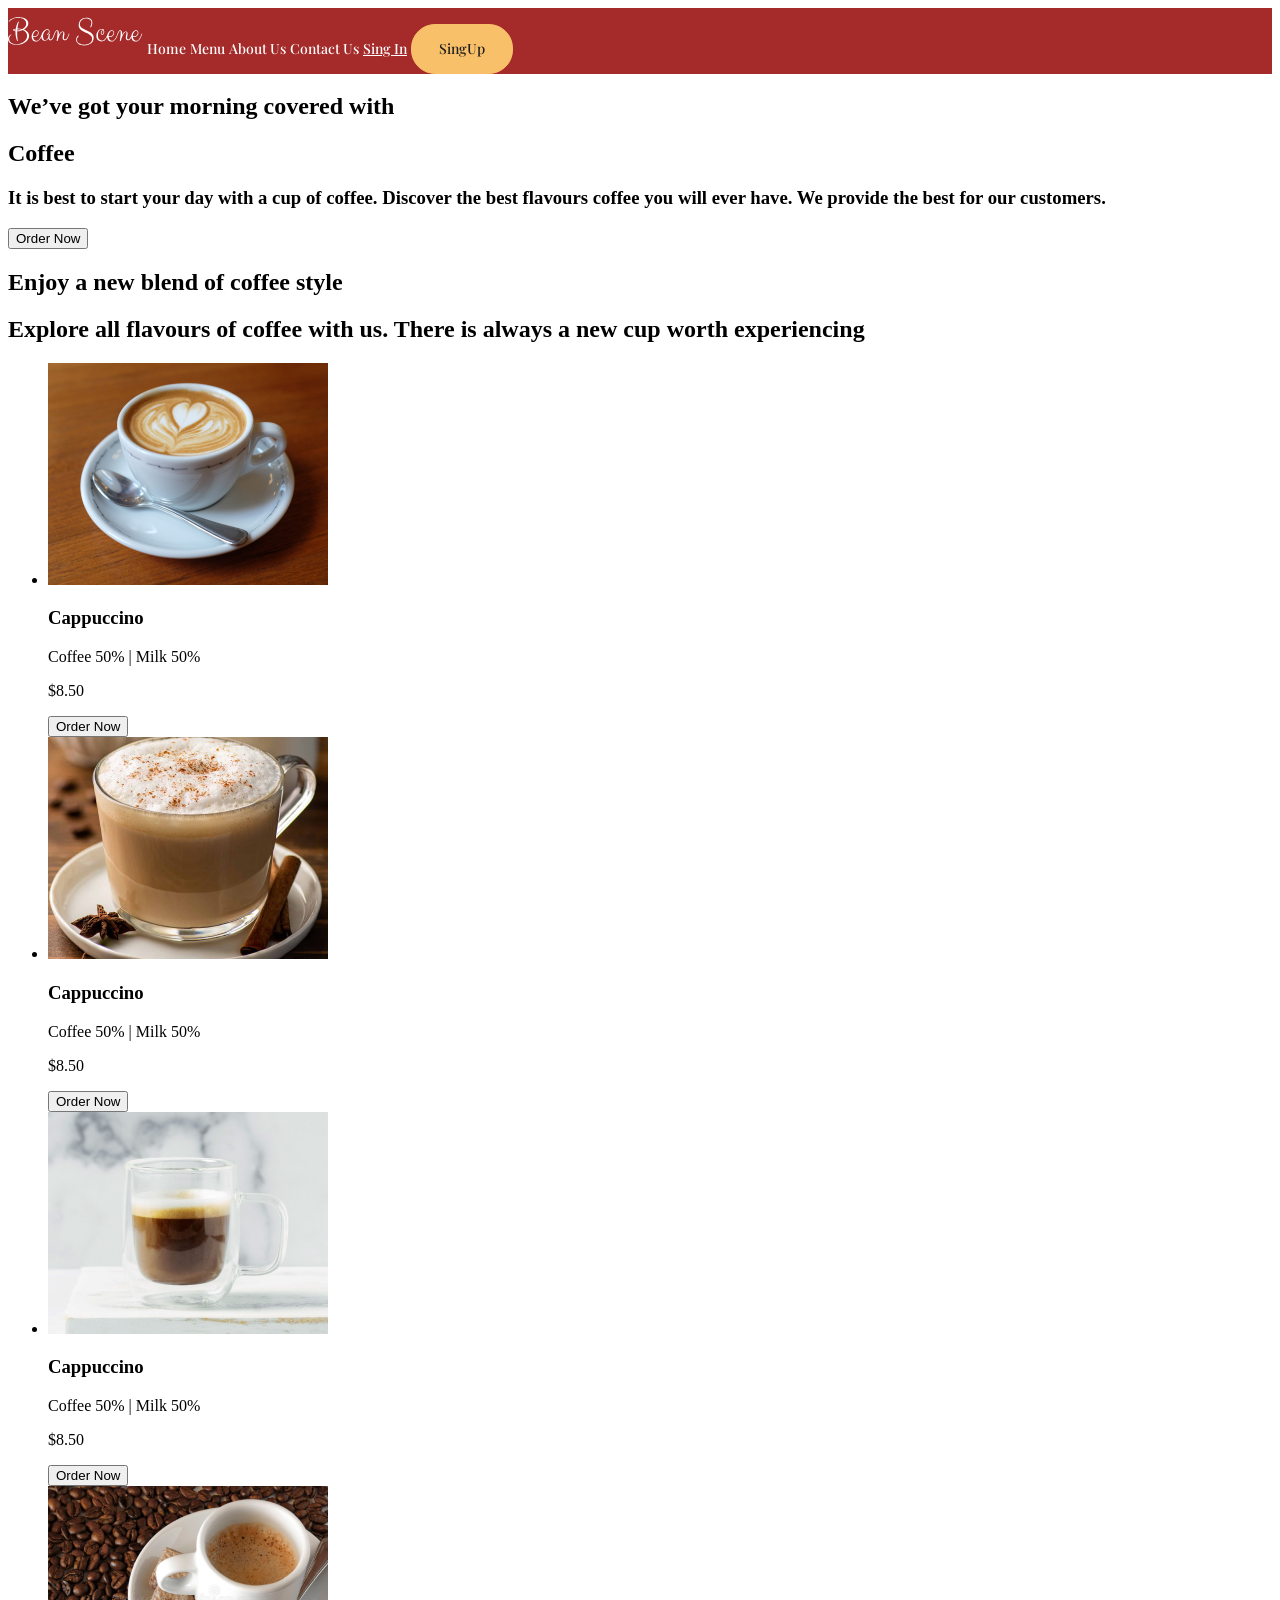
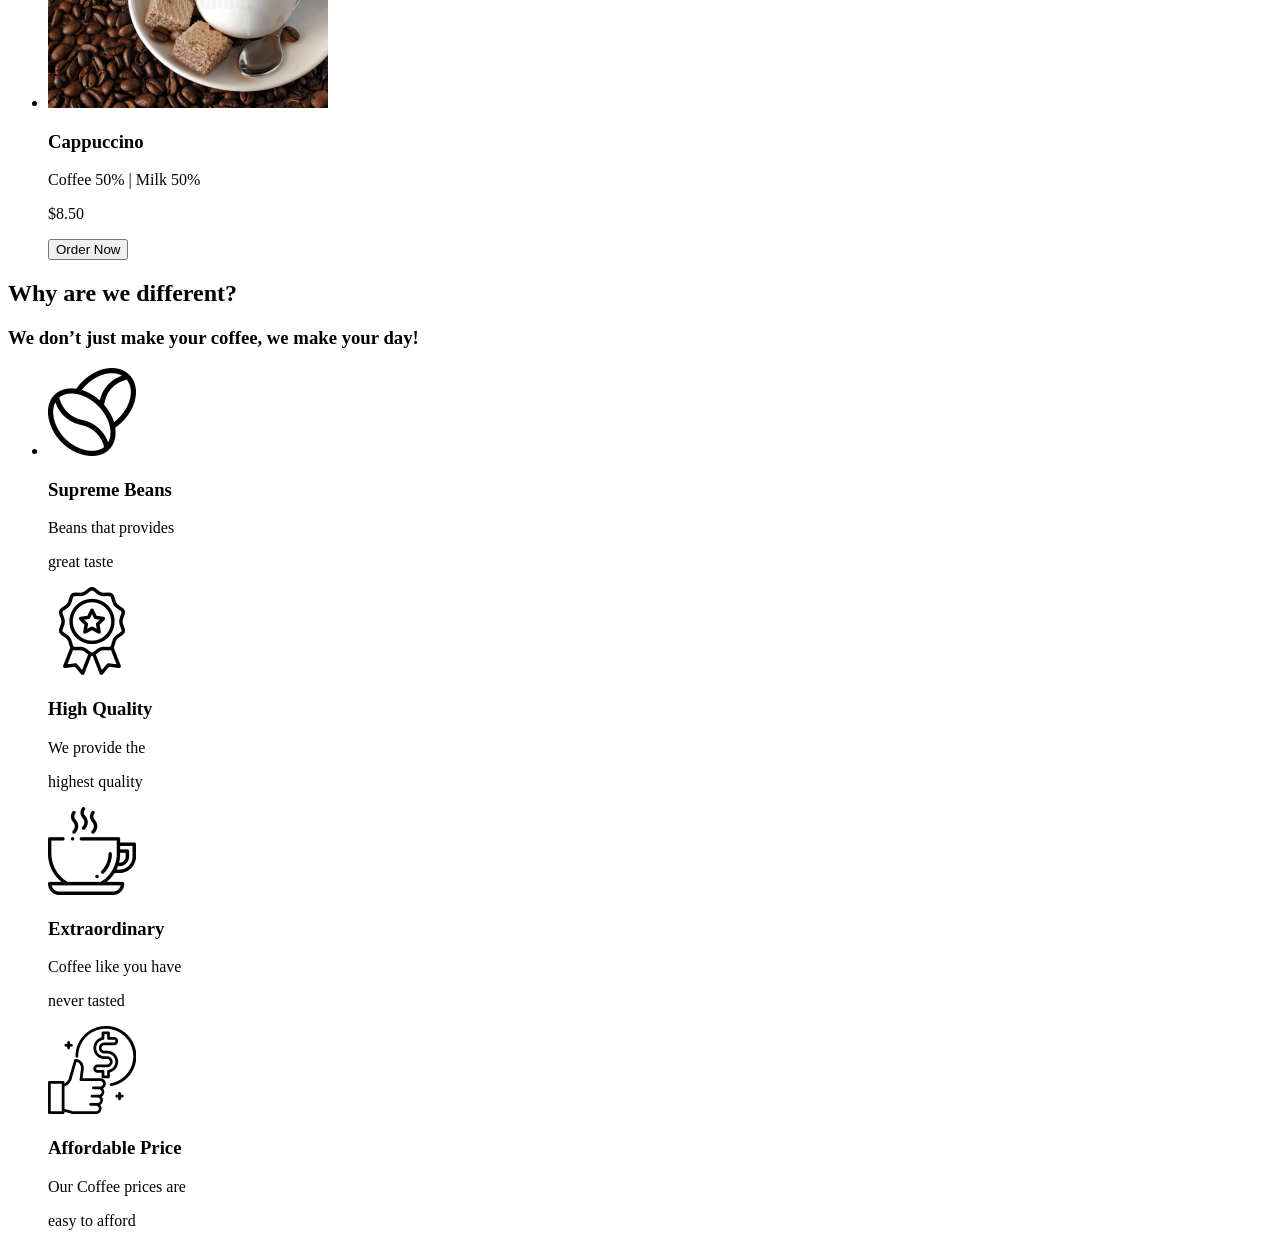
==== index.html @ d9aa2717 "Добавляет первые файлы" ====
<!DOCTYPE html>
<html lang="en">
<head>
    <meta charset="UTF-8">
    <meta http-equiv="X-UA-Compatible" content="IE=edge">
    <meta name="viewport" content="width=device-width, initial-scale=1.0">
    <title>BeanScene</title>
    <link rel="stylesheet" href="styles/style.css">
</head>
<body>
    <header class="header">
        <nav>
            <img src="images/BeanScene.svg" width="135" height="46">
            <a class="menu-home" href="">Home</a>
            <a class="menu-link" href="">Menu</a>
            <a class="menu-about" href="">About Us</a>
            <a class="menu-contact" href="">Contact Us</a>
            <a class="menu-singin" href="">Sing In</a>
            <button class="menu-button" href="">SingUp</button>
        </nav>
    </header>
    <main class="main">
        <section> 
            <div>
                <h1>We’ve got your morning covered with</h1>
                <h2>Coffee</h2>
                <h3>It is best to start your day with a cup of coffee. Discover the best flavours coffee you will ever have. We provide the best for our customers.</h3>
                <button class="main-button" href="">Order Now</button>
            </div>
        </section>
        <section>

        </section>
        <section>
            <div>
                <h1>Enjoy a new blend of coffee style</h1>
                <h2>Explore all flavours of coffee with us. There is always a new cup worth experiencing</h2>
            </div>
            <ul>
                <li>
                    <img src="images/Cappuccino.jpg" alt="Кпапучино" width="280" height="222">
                    <h3>Cappuccino</h3>
                    <p>Coffee 50% | Milk 50%</p>
                    <p>$8.50</p>
                    <button class="main-button" href="">Order Now</button>
                </li>
                <li>
                    <img src="images/ChaiLatte.jpg" alt="чай" width="280" height="222">
                    <h3>Cappuccino</h3>
                    <p>Coffee 50% | Milk 50%</p>
                    <p>$8.50</p>
                    <button class="main-button" href="">Order Now</button>
                </li>
                <li>
                    <img src="images/Macchiato.jpg" alt="макиато" width="280" height="222">
                    <h3>Cappuccino</h3>
                    <p>Coffee 50% | Milk 50%</p>
                    <p>$8.50</p>
                    <button class="main-button" href="">Order Now</button>
                </li>
                <li>
                    <img src="images/Expresso.jpg" alt="эспрессо" width="280" height="222">
                    <h3>Cappuccino</h3>
                    <p>Coffee 50% | Milk 50%</p>
                    <p>$8.50</p>
                    <button class="main-button" href="">Order Now</button>
                </li>
            </ul>
        </section>
        <section>
            <div>
                <h2>Why are we different?</h2>
                <h3>We don’t just make your coffee, we make your day!</h3>
            </div>
            <ul>
                <li>
                    <img src="images/coffee-beans.png" width="88" height="88">
                    <h3>Supreme Beans</h3>
                    <p>Beans that provides</p>
                    <p>great taste</p>

                    <img src="images/badge.png" width="88" height="88">
                    <h3>High Quality</h3>
                    <p>We provide the</p>
                    <p>highest quality</p>

                    <img src="images/coffee-cup.png" width="88" height="88">
                    <h3>Extraordinary</h3>
                    <p>Coffee like you have</p>
                    <p>never tasted</p>

                    <img src="images/best-price.png" width="88" height="88">
                    <h3>Affordable Price</h3>
                    <p>Our Coffee prices are</p>
                    <p>easy to afford</p>
                </li>
            </ul>
        </section>
    </main>
    <footer>

    </footer>
</body>
</html>
---- styles/style.css ----
.menu-link{
    font-weight: 500;
    font-size: 14px;
    line-height: 19px;
    color: #FFFFFF;
    text-decoration: none;
    font-family: "PlayfairDisplay", Arial, sans-serif;
}
@font-face {
    font-family: "PlayfairDisplay";
    src: url("../fonts/PlayfairDisplay-Regular.ttf");
    font-weight: 400;
    font-style: normal;
    font-display: swap;
}
@font-face {
    font-family: "PlayfairDisplay";
    src: url("../fonts/PlayfairDisplay-Bold.ttf");
    font-weight: 700;
    font-style: normal;
    font-display: swap;
}
@font-face {
    font-family: "PlayfairDisplay";
    src: url("../fonts/PlayfairDisplay-Italic.ttf");
    font-weight: 400;
    font-style: italic;
    font-display: swap;
}
@font-face {
    font-family: "PlayfairDisplay";
    src: url("../fonts/PlayfairDisplay-Medium.ttf");
    font-weight: 500;
    font-style: normal;
    font-display: swap;
}
@font-face {
    font-family: "PlayfairDisplay";
    src: url("../fonts/PlayfairDisplay-Black.ttf");
    font-weight: 900;
    font-style: normal;
    font-display: swap;
}
@font-face {
    font-family: "PlayfairDisplay";
    src: url("../fonts/PlayfairDisplay-BlackItalic.ttf");
    font-weight: 900;
    font-style: italic;
    font-display: swap;
}
@font-face {
    font-family: "PlayfairDisplay";
    src: url("../fonts/PlayfairDisplay-BoldItalic.ttf");
    font-weight: 700;
    font-style: italic;
    font-display: swap;
}
@font-face {
    font-family: "PlayfairDisplay";
    src: url("../fonts/PlayfairDisplay-ExtraBold.ttf");
    font-weight: 800;
    font-style: normal;
    font-display: swap;
}
@font-face {
    font-family: "PlayfairDisplay";
    src: url("../fonts/PlayfairDisplay-ExtraBoldItalic.ttf");
    font-weight: 800;
    font-style: italic;
    font-display: swap;
}
@font-face {
    font-family: "PlayfairDisplay";
    src: url("../fonts/PlayfairDisplay-MediumItalic.ttf");
    font-weight: 500;
    font-style: italic;
    font-display: swap;
}
@font-face {
    font-family: "PlayfairDisplay";
    src: url("../fonts/PlayfairDisplay-SemiBold.ttf");
    font-weight: 600;
    font-style: normal;
    font-display: swap;
}
@font-face {
    font-family: "PlayfairDisplay";
    src: url("../fonts/PlayfairDisplay-SemiBoldItalic.ttf");
    font-weight: 600;
    font-style: italic;
    font-display: swap;
}
@font-face {
    font-family: "ClickerScript";
    src: url("../fonts/ClickerScript-Regular.ttf");
    font-weight: 400;
    font-style: normal;
    font-display: swap;
}

.menu-home{
    font-weight: 500;
    font-size: 14px;
    line-height: 19px;
    color: #FFFFFF;
    text-decoration: none;
    font-family: "", "PlayfairDisplay", Arial, sans-serif;
    
}

.menu-link{
    font-weight: 500;
    font-size: 14px;
    line-height: 19px;
    color: #FFFFFF;
    text-decoration: none;
    font-family: "", "PlayfairDisplay", Arial, sans-serif;
}

.menu-about{
    font-weight: 500;
    font-size: 14px;
    line-height: 19px;
    color: #FFFFFF;
    text-decoration: none;
    font-family: "", "PlayfairDisplay", Arial, sans-serif;
}

.menu-contact{
    font-weight: 500;
    font-size: 14px;
    line-height: 19px;
    color: #FFFFFF;
    text-decoration: none;
    font-family: "", "PlayfairDisplay", Arial, sans-serif;
}

.menu-button{
    font-weight: 500;
    font-size: 14px;

    color: #1E1E1E;
    background-color: #F9C06A;

    border: 1px solid #F9C06A;
    border-radius: 24px;
    padding: 14.5px 27px;
    font-family: "PlayfairDisplay", Arial, sans-serif;

    cursor: pointer;
}

.menu-singin{
    font-family: "PlayfairDisplay", Arial, sans-serif;
    font-weight: 500;
    font-size: 14px;
    line-height: 19px;
    text-decoration: underline;
    color: white;
}

.header{
    background-color: brown;
}
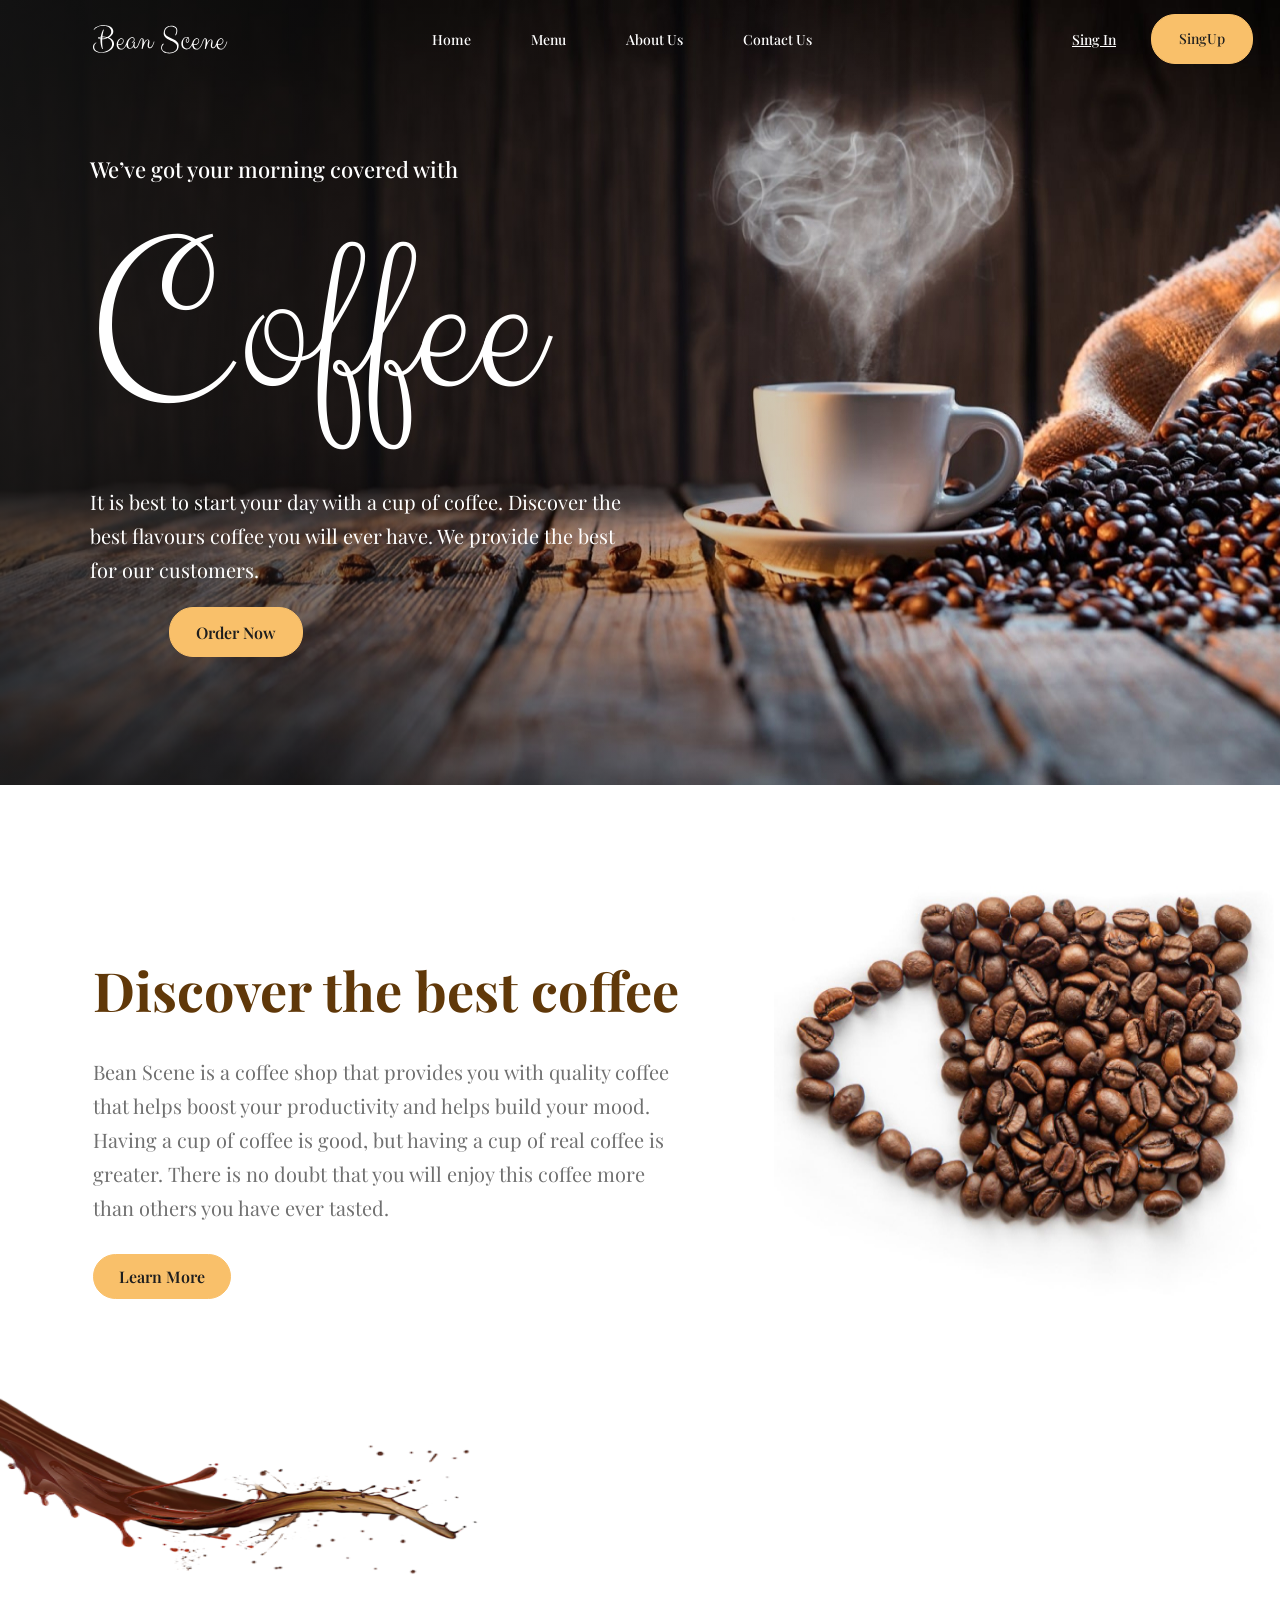
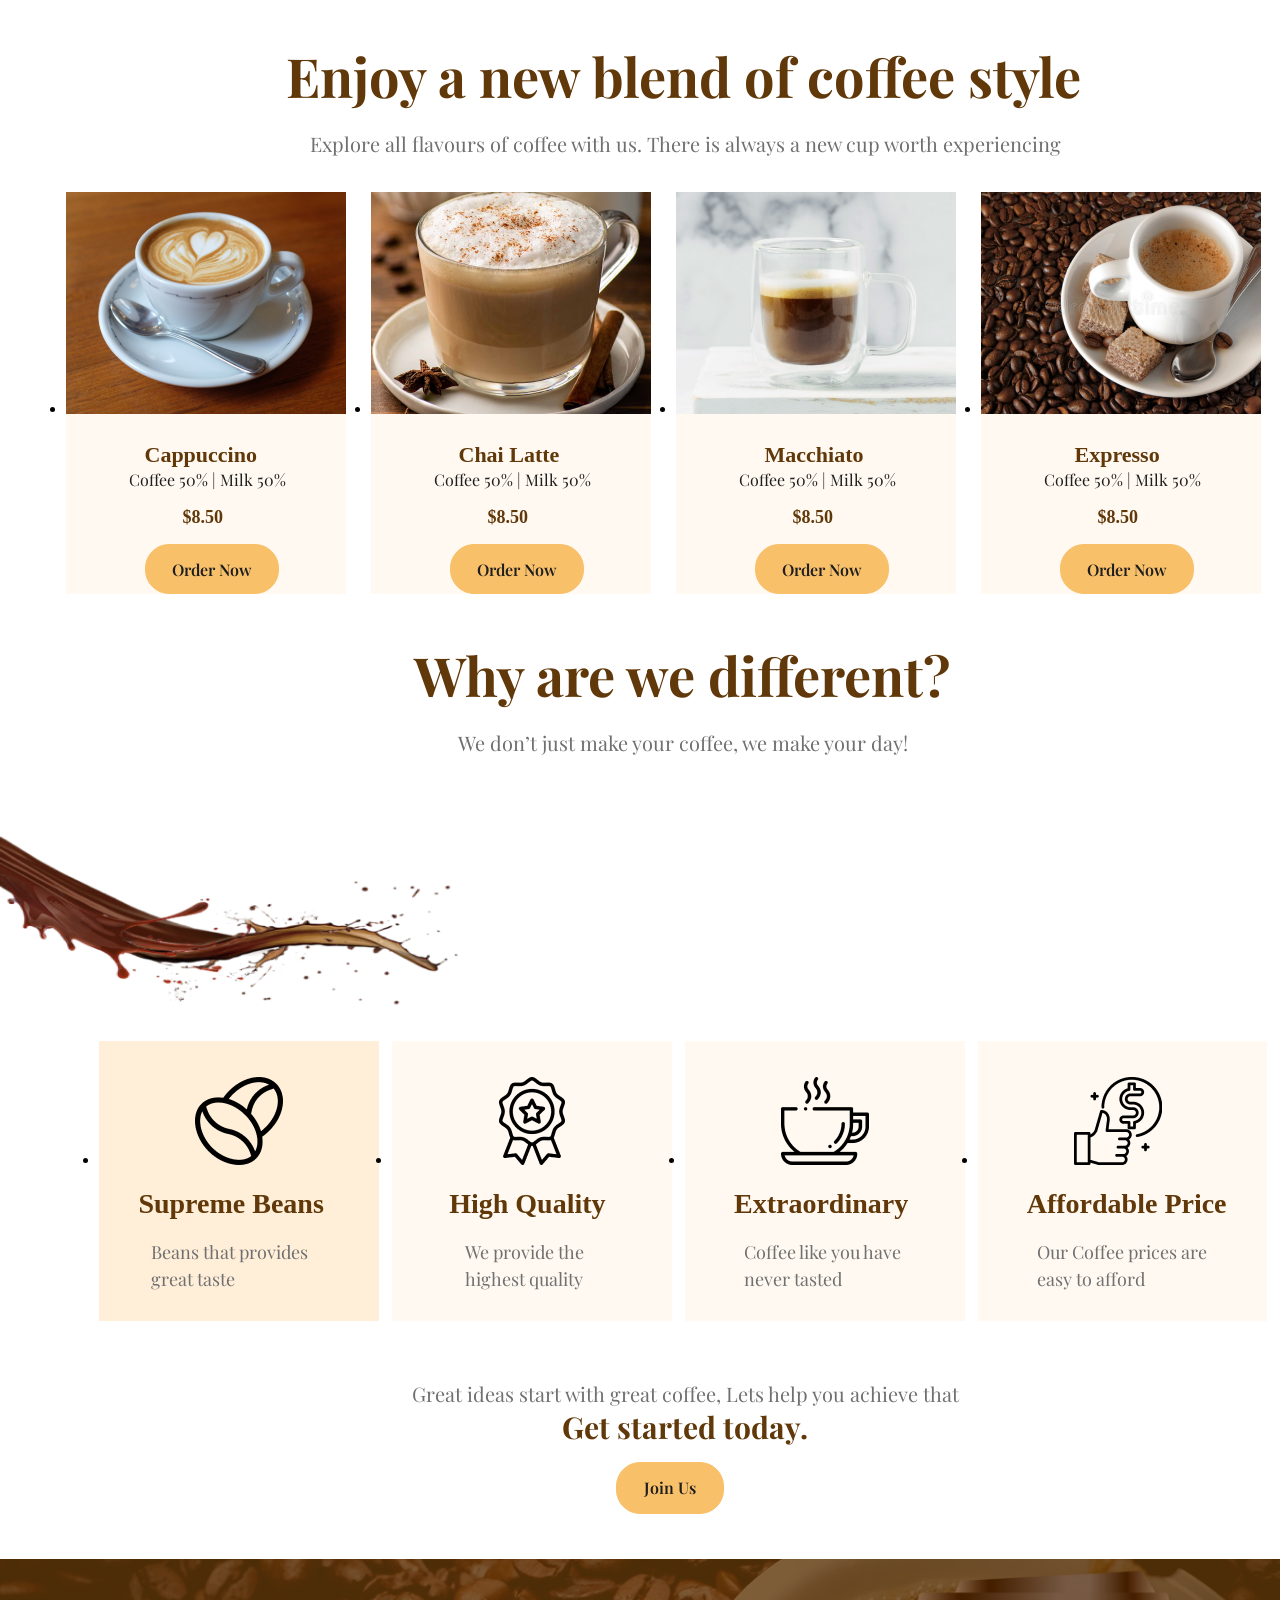
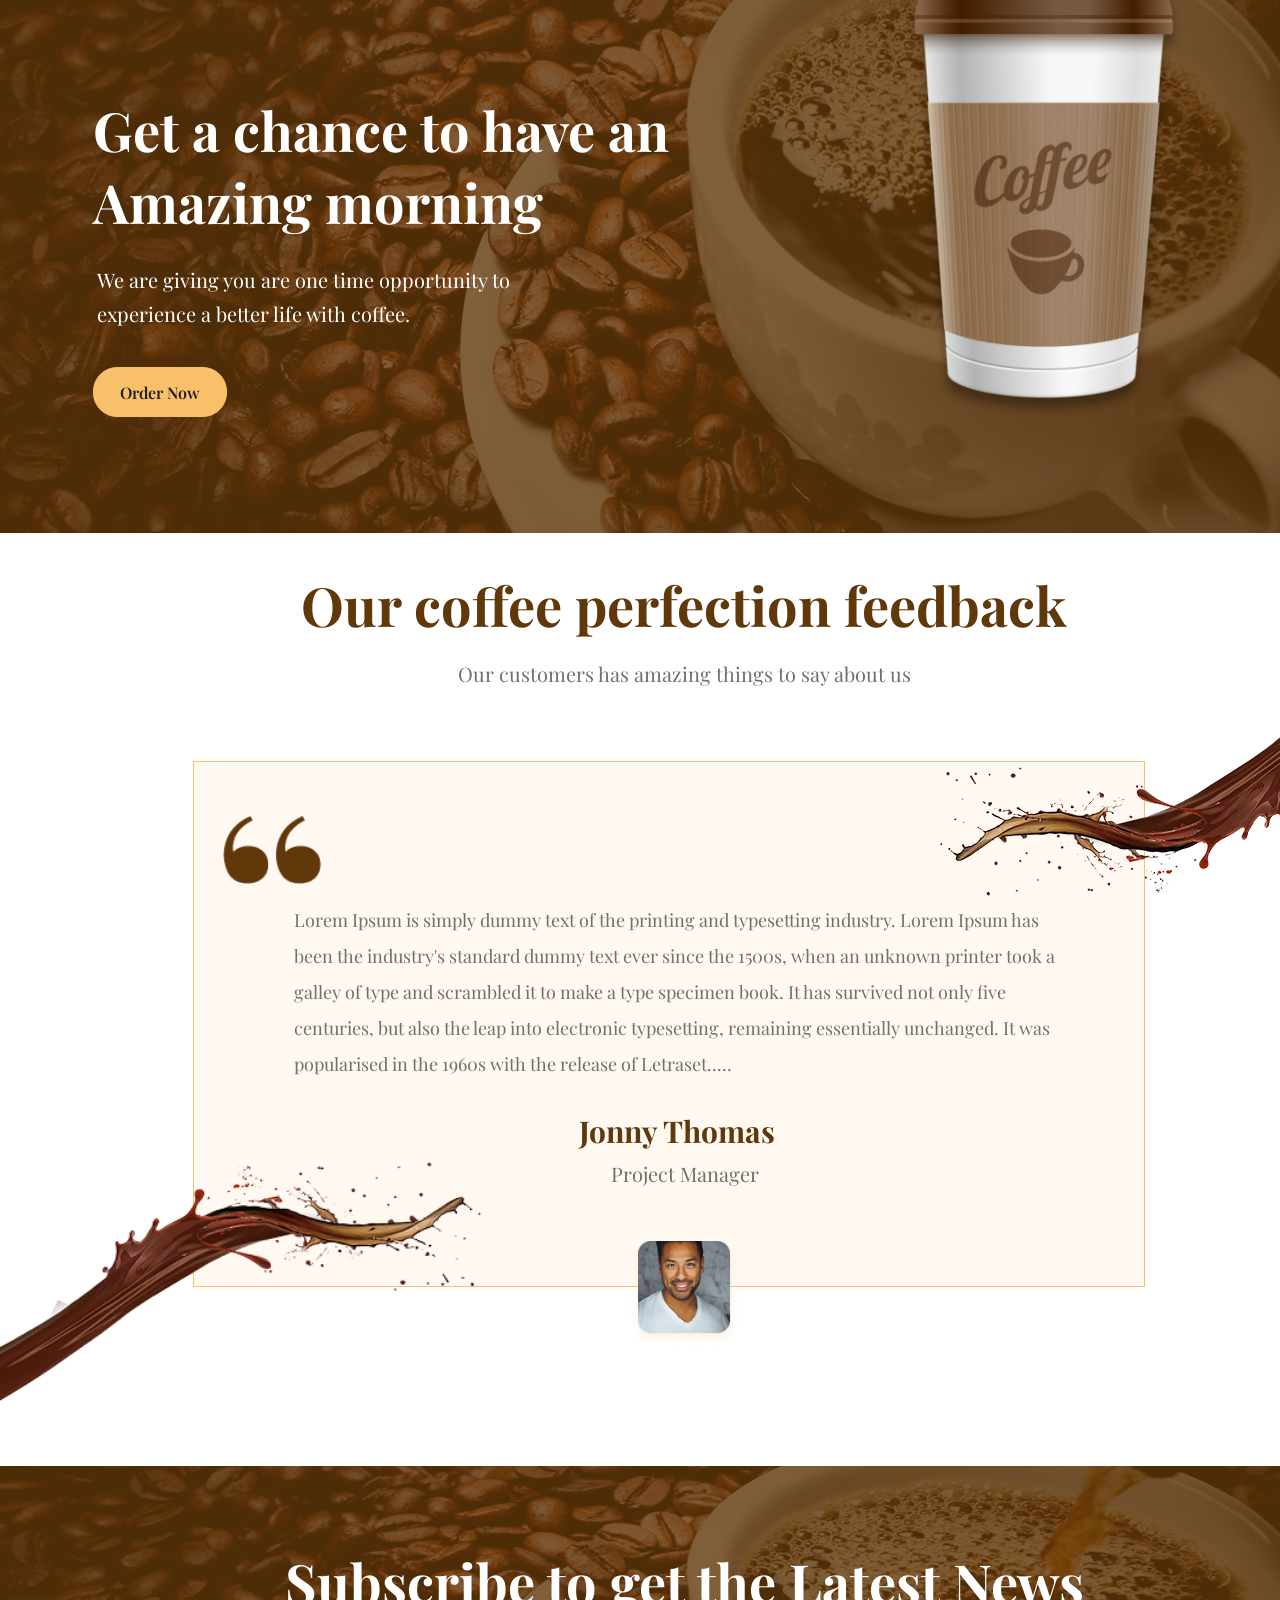
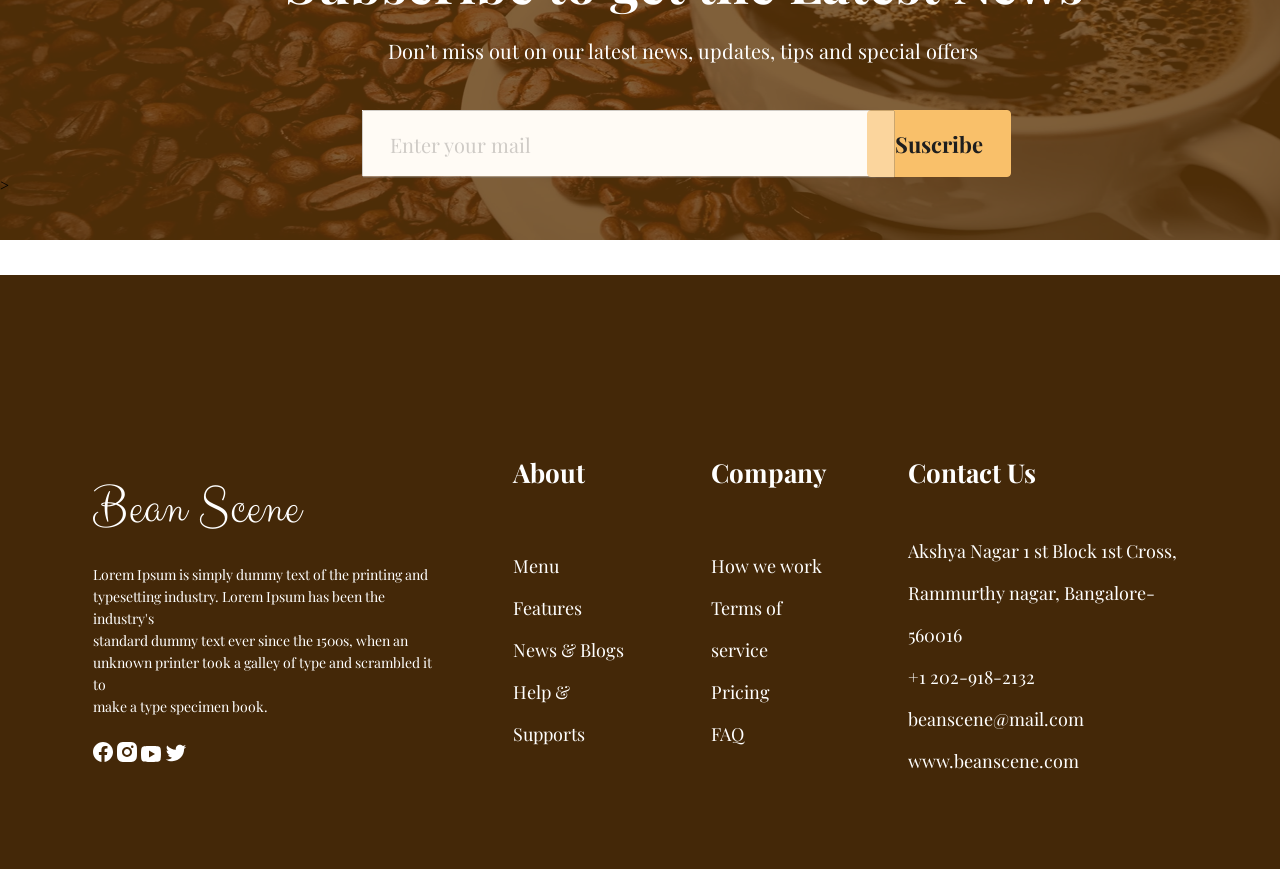
==== commit 2fc05be9: "5 done" ====
--- a/index.html
+++ b/index.html
@@ -7,98 +7,218 @@
     <title>BeanScene</title>
     <link rel="stylesheet" href="styles/style.css">
 </head>
-<body>
+<body class="body">
     <header class="header">
-        <nav>
-            <img src="images/BeanScene.svg" width="135" height="46">
-            <a class="menu-home" href="">Home</a>
-            <a class="menu-link" href="">Menu</a>
-            <a class="menu-about" href="">About Us</a>
-            <a class="menu-contact" href="">Contact Us</a>
-            <a class="menu-singin" href="">Sing In</a>
+        <img src="images/BeanScene.svg" alt="Beanscene" width="135" height="46">
+            <nav class="nav">   
+            <a class="menu-pup" href="">Home</a>
+            <a class="menu-pup" href="">Menu</a>
+            <a class="menu-pup" href="">About Us</a>
+            <a class="menu-pup" href="">Contact Us</a>
+            <a class="menu-link" href="">Sing In</a>
             <button class="menu-button" href="">SingUp</button>
         </nav>
     </header>
     <main class="main">
-        <section> 
+        <section class="coffee"> 
+            <div class="coffee-content">
+                <h5 class="Weve">We’ve got your morning covered with</h5>
+                <h1 class="titlee">Coffee</h1>
+                <h3 class="itis">It is best to start your day with a cup of coffee. Discover the <br> best flavours coffee you will ever have. We provide the best<br> for our customers.</h3>
+                <button class="main-button" href="">Order Now</button>
+                
+            </div>
+        </section>
+        <section class="white">
+            <div class="caca">
+                    <img  src="images/stylized-cup-coffee-out-coffee-beans-flat-lay 1.jpg" width="500" height="484" >
+                <sidebar class="stylizedcup">
+                    <h1 class="Discover">Discover the best coffee</h1>
+                    <h3 class="provides">Bean Scene is a coffee shop that provides you with quality coffee <br> that helps boost your productivity and helps build your mood.<br> Having a cup of coffee is good, but having a cup of real coffee is <br> greater. There is no doubt that you will enjoy this coffee more <br> than others you have ever tasted.</h3>
+                    <button class="button" href="">Learn More</button>    
+                </sidebar>
+            </div>
+            </section>
+                <div class="blast">
+                    <img src="images/coffee_blast.png" width="498" height="272" alt="blast">
+                </div>
+            <section>
+            <div class="blend">
+                <h1 class="enjoy">Enjoy a new blend of coffee style</h1>
+                <h3 class="Explore">Explore all flavours of coffee with us. There is always a new cup worth experiencing</h3>
+            </div>
+            
+            <ul class="row">
+                <li class="Cappuccino">
+                    <img src="images/Cappuccino.jpg" alt="Кпапучино" width="280" height="222">
+                    <h3 class="cap">Cappuccino</h3>
+                    <h2 class="milk">Coffee 50% | Milk 50%</h2>
+                    <h2 class="mony">$8.50</h2>
+                    <button class="main-button" href="">Order Now</button>
+                </li>
+                <li class="ChaiLatte">
+                    <img src="images/ChaiLatte.jpg" alt="чай" width="280" height="222">
+                    <h3 class="chai">Chai Latte</h3>
+                    <h2 class="milk">Coffee 50% | Milk 50%</h2>
+                    <h2 class="mony">$8.50</h2>
+                    <button class="main-button" href="">Order Now</button>
+                </li>
+                <li class="Macchiato">
+                    <img src="images/Macchiato.jpg" alt="макиато" width="280" height="222">
+                    <h3 class="mac">Macchiato</h3>
+                    <h2 class="milk">Coffee 50% | Milk 50%</h2>
+                    <h2 class="mony">$8.50</h2>
+                    <button class="main-button" href="">Order Now</button>
+                </li>
+                <li class="Expresso">
+                    <img src="images/Expresso.jpg" alt="эспрессо" width="280" height="222">
+                    <h3 class="exp">Expresso</h3>
+                    <h2 class="milk">Coffee 50% | Milk 50%</h2>
+                    <h2 class="mony">$8.50</h2>
+                    <button class="main-button" href="">Order Now</button>
+                </li>
+            </ul>
+        
+        </section>
+        <section>
+            <div class="yourday">
+                <h2 class="why">Why are we different?</h2>
+                <h3 class="wedont">We don’t just make your coffee, we make your day!</h3>
+            </div>
+                <img src="images/coffee_blast.png" width="478" height="261">
+
+            <ul class="roaw">
+                <li class="Supremebeans">
+                    <div class="bibi">
+                    <img src="images/coffee-beans.png" width="88" height="88">
+                    </div>
+                    <h2 class="Supreme">Supreme Beans</h2>
+                    <h3 class="provide">Beans that provides <br>
+                    great taste</h3>
+                </li>
+                <li class="HighQuality">
+                    <div class="hihi">
+                    <img src="images/badge.png" width="88" height="88">
+                    </div>
+                    <h2 class="High">High Quality</h2>
+                    <h3 class="wewe">We provide the<br>
+                    highest quality</h3>
+                </li>
+                <li class="Extraordinary">
+                    <div class="haha">
+                    <img src="images/coffee-cup.png" width="88" height="88">
+                    </div>
+                    <h2 class="Extraor">Extraordinary</h2>
+                    <h3 class="cici">Coffee like you have<br>
+                    never tasted</h3>
+                </li>
+                <li class="Affordableprice">
+                    <div class="lala">
+                    <img src="images/best-price.png" width="88" height="88">
+                    </div>
+                    <h2 class="Affordablepr">Affordable Price</h2>
+                    <h3 class="uiui">Our Coffee prices are<br>
+                    easy to afford</h3>
+                </li>
+            </ul>
+            <h4 class="great">Great ideas start with great coffee, Lets help you achieve that</h4>
+            <h3 class="get">Get started today.</h3>
+            <button class="join-button" href="">Join Us</button>
+        </section>
+        <section class="moreamazing">
+            <sidebar class="cuppie">
+                    <img src="images/cup.png" width="300" height="467">
+                </sidebar>
+            <div class="amazing">
+                <h1 class="getachance">Get a chance to have an <br>
+                    Amazing morning</h1>
+                <h3 class="weare">We are giving you are one time opportunity to <br>
+                    experience a better life with coffee.</h3>
+                <button class="order-button" href="">Order Now</button>
+                
+            </div>
+        </section>
+        <section0>
+            <h1 class="our">Our coffee perfection feedback</h1>
+            <h2 class="wedont">Our customers has amazing things to say about us</h2> 
+                
+                <div class="reversspashe2">
+                    <img src="images/coffee_blast (1).png" width="442" height="272">
+                </div>
+        
+            <section>
+                    <div class="text">
+                    <div class="topleft">
+                        <img src="images/“.png" width="98" height="68">
+                    </div>
+                    <h4 class="lorem">Lorem Ipsum is simply dummy text of the printing and typesetting industry. Lorem Ipsum has <br> been the industry's standard dummy text ever since the 1500s, when an unknown printer took a <br> galley of type and scrambled it to make a type specimen book. It has survived not only five <br> centuries, but also the leap into electronic typesetting, remaining essentially unchanged. It was <br> popularised in the 1960s with the release of Letraset.....</h4>
+                    <h2 class="jonny">Jonny Thomas</h2>
+                    <h3 class="manager">Project Manager</h3>
+                    <div class="man">
+                        <img src="images/man.png" width="112" height="112">
+                    </div>
+                    
+                </div>
+            </section>
+                <div class="reversspashe">
+                    <img src="images/coffee_blast (2).png" width="498" height="272">
+                </div>
+        </section0>
+        <section class="prefooter">
+            <div class="all">
+                <h1 class="Subs">Subscribe to get the Latest News</h1>
+                <h2 class="news">Don’t miss out on our latest news, updates, tips and special offers</h2>
+                <div class="enteryourname">
+                    <form class="mail">
+                        <input class="inputname"
+                        type="text"
+                        placeholder="Enter your mail"
+                        > 
+                        
+                    </form>   
+                    
+                </div>
+                <div class="sbs">
+                    <button class="Suscribe-button" href="">Suscribe</button>
+                </div>>
+            </div>
+        </section>
+    </main>
+        
+    <footer class="footer">
+        <div class="footerer">
+                <div class="vivi">
+                    <h1 class="Scene">Bean Scene</h1>
+                    <h2 class="ipsum">Lorem Ipsum is simply dummy text of the printing and <br> typesetting industry. Lorem Ipsum has been the industry's <br> standard dummy text ever since the 1500s, when an <br> unknown printer took a galley of type and scrambled it to <br> make a type specimen book.</h2>
+                    <div class="svg">
+                        <img src="images/facebook.svg">
+                        <img src="images/Instagram.svg">
+                        <img src="images/youtube.svg">
+                        <img src="images/twitter.svg">
+                    </div>
+                </div>
+                <div class="abaute">
+                    <h1 class="a1">About</h1>
+                    <h2 class="b1">Menu <br>
+                    Features<br>
+                    News & Blogs<br>
+                    Help & Supports</h2>
+                </div>
+                <div>
+                    <h1 class="a2">Company</h1>
+            <h2 class="b2">How we work<br>
+            Terms of service<br>
+            Pricing<br>
+            FAQ</h2>
+            </div>
             <div>
-                <h1>We’ve got your morning covered with</h1>
-                <h2>Coffee</h2>
-                <h3>It is best to start your day with a cup of coffee. Discover the best flavours coffee you will ever have. We provide the best for our customers.</h3>
-                <button class="main-button" href="">Order Now</button>
-            </div>
-        </section>
-        <section>
-
-        </section>
-        <section>
-            <div>
-                <h1>Enjoy a new blend of coffee style</h1>
-                <h2>Explore all flavours of coffee with us. There is always a new cup worth experiencing</h2>
-            </div>
-            <ul>
-                <li>
-                    <img src="images/Cappuccino.jpg" alt="Кпапучино" width="280" height="222">
-                    <h3>Cappuccino</h3>
-                    <p>Coffee 50% | Milk 50%</p>
-                    <p>$8.50</p>
-                    <button class="main-button" href="">Order Now</button>
-                </li>
-                <li>
-                    <img src="images/ChaiLatte.jpg" alt="чай" width="280" height="222">
-                    <h3>Cappuccino</h3>
-                    <p>Coffee 50% | Milk 50%</p>
-                    <p>$8.50</p>
-                    <button class="main-button" href="">Order Now</button>
-                </li>
-                <li>
-                    <img src="images/Macchiato.jpg" alt="макиато" width="280" height="222">
-                    <h3>Cappuccino</h3>
-                    <p>Coffee 50% | Milk 50%</p>
-                    <p>$8.50</p>
-                    <button class="main-button" href="">Order Now</button>
-                </li>
-                <li>
-                    <img src="images/Expresso.jpg" alt="эспрессо" width="280" height="222">
-                    <h3>Cappuccino</h3>
-                    <p>Coffee 50% | Milk 50%</p>
-                    <p>$8.50</p>
-                    <button class="main-button" href="">Order Now</button>
-                </li>
-            </ul>
-        </section>
-        <section>
-            <div>
-                <h2>Why are we different?</h2>
-                <h3>We don’t just make your coffee, we make your day!</h3>
-            </div>
-            <ul>
-                <li>
-                    <img src="images/coffee-beans.png" width="88" height="88">
-                    <h3>Supreme Beans</h3>
-                    <p>Beans that provides</p>
-                    <p>great taste</p>
-
-                    <img src="images/badge.png" width="88" height="88">
-                    <h3>High Quality</h3>
-                    <p>We provide the</p>
-                    <p>highest quality</p>
-
-                    <img src="images/coffee-cup.png" width="88" height="88">
-                    <h3>Extraordinary</h3>
-                    <p>Coffee like you have</p>
-                    <p>never tasted</p>
-
-                    <img src="images/best-price.png" width="88" height="88">
-                    <h3>Affordable Price</h3>
-                    <p>Our Coffee prices are</p>
-                    <p>easy to afford</p>
-                </li>
-            </ul>
-        </section>
-    </main>
-    <footer>
-
+            <h1 class="a3">Contact Us</h1>
+            <h2 class="b3">Akshya Nagar 1 st Block 1st Cross,<br> Rammurthy nagar, Bangalore-560016<br>
+            +1 202-918-2132<br>
+            beanscene@mail.com<br>
+            www.beanscene.com</h2>
+            </div>
+        </div>
     </footer>
 </body>
 </html>
--- a/styles/style.css
+++ b/styles/style.css
@@ -1,138 +1,144 @@
+
+@font-face {
+    font-family: "PlayfairDisplay";
+    src: url("../fonts/PlayfairDisplay-Regular.ttf");
+    font-weight: 400;
+    font-style: normal;
+    font-display: swap;
+}
+@font-face {
+    font-family: "PlayfairDisplay";
+    src: url("../fonts/PlayfairDisplay-Bold.ttf");
+    font-weight: 700;
+    font-style: normal;
+    font-display: swap;
+}
+@font-face {
+    font-family: "PlayfairDisplay";
+    src: url("../fonts/PlayfairDisplay-Italic.ttf");
+    font-weight: 400;
+    font-style: italic;
+    font-display: swap;
+}
+@font-face {
+    font-family: "PlayfairDisplay";
+    src: url("../fonts/PlayfairDisplay-Medium.ttf");
+    font-weight: 500;
+    font-style: normal;
+    font-display: swap;
+}
+@font-face {
+    font-family: "PlayfairDisplay";
+    src: url("../fonts/PlayfairDisplay-Black.ttf");
+    font-weight: 900;
+    font-style: normal;
+    font-display: swap;
+}
+@font-face {
+    font-family: "PlayfairDisplay";
+    src: url("../fonts/PlayfairDisplay-BlackItalic.ttf");
+    font-weight: 900;
+    font-style: italic;
+    font-display: swap;
+}
+@font-face {
+    font-family: "PlayfairDisplay";
+    src: url("../fonts/PlayfairDisplay-BoldItalic.ttf");
+    font-weight: 700;
+    font-style: italic;
+    font-display: swap;
+}
+@font-face {
+    font-family: "PlayfairDisplay";
+    src: url("../fonts/PlayfairDisplay-ExtraBold.ttf");
+    font-weight: 800;
+    font-style: normal;
+    font-display: swap;
+}
+@font-face {
+    font-family: "PlayfairDisplay";
+    src: url("../fonts/PlayfairDisplay-ExtraBoldItalic.ttf");
+    font-weight: 800;
+    font-style: italic;
+    font-display: swap;
+}
+@font-face {
+    font-family: "PlayfairDisplay";
+    src: url("../fonts/PlayfairDisplay-MediumItalic.ttf");
+    font-weight: 500;
+    font-style: italic;
+    font-display: swap;
+}
+@font-face {
+    font-family: "PlayfairDisplay";
+    src: url("../fonts/PlayfairDisplay-SemiBold.ttf");
+    font-weight: 600;
+    font-style: normal;
+    font-display: swap;
+}
+@font-face {
+    font-family: "PlayfairDisplay";
+    src: url("../fonts/PlayfairDisplay-SemiBoldItalic.ttf");
+    font-weight: 600;
+    font-style: italic;
+    font-display: swap;
+}
+@font-face {
+    font-family: "ClickerScript";
+    src: url("../fonts/ClickerScript-Regular.ttf");
+    font-weight: 400;
+    font-style: normal;
+    font-display: swap;
+}
+
+.header{
+    display: flex;
+    justify-content: space-between;
+    align-items: center;
+    
+    background-color: transparent;
+    padding-left: 93px;
+    padding-right: 93px;
+    padding-top: 14px;
+    
+}
+
+.body{
+    width: 1366px;
+    
+    background-image: url(../images/overlay.svg), url(../images/coffee_image.jpg);
+    background-repeat: no-repeat;
+    background-attachment: local;
+    background-size: 1366px 785px; 
+    margin: 0px;
+}
+
+.nav{
+    display: flex;
+    align-items: center;
+}
+
+.menu-pup{
+    font-weight: 500;
+    font-size: 14px;
+    line-height: 19px;
+    color: #FFFFFF;
+    text-decoration: none;
+    font-family: "PlayfairDisplay", Arial, sans-serif;
+    margin: 0;
+    padding-right: 60px;
+    
+}
 .menu-link{
     font-weight: 500;
     font-size: 14px;
     line-height: 19px;
     color: #FFFFFF;
-    text-decoration: none;
-    font-family: "PlayfairDisplay", Arial, sans-serif;
-}
-@font-face {
-    font-family: "PlayfairDisplay";
-    src: url("../fonts/PlayfairDisplay-Regular.ttf");
-    font-weight: 400;
-    font-style: normal;
-    font-display: swap;
-}
-@font-face {
-    font-family: "PlayfairDisplay";
-    src: url("../fonts/PlayfairDisplay-Bold.ttf");
-    font-weight: 700;
-    font-style: normal;
-    font-display: swap;
-}
-@font-face {
-    font-family: "PlayfairDisplay";
-    src: url("../fonts/PlayfairDisplay-Italic.ttf");
-    font-weight: 400;
-    font-style: italic;
-    font-display: swap;
-}
-@font-face {
-    font-family: "PlayfairDisplay";
-    src: url("../fonts/PlayfairDisplay-Medium.ttf");
-    font-weight: 500;
-    font-style: normal;
-    font-display: swap;
-}
-@font-face {
-    font-family: "PlayfairDisplay";
-    src: url("../fonts/PlayfairDisplay-Black.ttf");
-    font-weight: 900;
-    font-style: normal;
-    font-display: swap;
-}
-@font-face {
-    font-family: "PlayfairDisplay";
-    src: url("../fonts/PlayfairDisplay-BlackItalic.ttf");
-    font-weight: 900;
-    font-style: italic;
-    font-display: swap;
-}
-@font-face {
-    font-family: "PlayfairDisplay";
-    src: url("../fonts/PlayfairDisplay-BoldItalic.ttf");
-    font-weight: 700;
-    font-style: italic;
-    font-display: swap;
-}
-@font-face {
-    font-family: "PlayfairDisplay";
-    src: url("../fonts/PlayfairDisplay-ExtraBold.ttf");
-    font-weight: 800;
-    font-style: normal;
-    font-display: swap;
-}
-@font-face {
-    font-family: "PlayfairDisplay";
-    src: url("../fonts/PlayfairDisplay-ExtraBoldItalic.ttf");
-    font-weight: 800;
-    font-style: italic;
-    font-display: swap;
-}
-@font-face {
-    font-family: "PlayfairDisplay";
-    src: url("../fonts/PlayfairDisplay-MediumItalic.ttf");
-    font-weight: 500;
-    font-style: italic;
-    font-display: swap;
-}
-@font-face {
-    font-family: "PlayfairDisplay";
-    src: url("../fonts/PlayfairDisplay-SemiBold.ttf");
-    font-weight: 600;
-    font-style: normal;
-    font-display: swap;
-}
-@font-face {
-    font-family: "PlayfairDisplay";
-    src: url("../fonts/PlayfairDisplay-SemiBoldItalic.ttf");
-    font-weight: 600;
-    font-style: italic;
-    font-display: swap;
-}
-@font-face {
-    font-family: "ClickerScript";
-    src: url("../fonts/ClickerScript-Regular.ttf");
-    font-weight: 400;
-    font-style: normal;
-    font-display: swap;
-}
-
-.menu-home{
-    font-weight: 500;
-    font-size: 14px;
-    line-height: 19px;
-    color: #FFFFFF;
-    text-decoration: none;
-    font-family: "", "PlayfairDisplay", Arial, sans-serif;
-    
-}
-
-.menu-link{
-    font-weight: 500;
-    font-size: 14px;
-    line-height: 19px;
-    color: #FFFFFF;
-    text-decoration: none;
-    font-family: "", "PlayfairDisplay", Arial, sans-serif;
-}
-
-.menu-about{
-    font-weight: 500;
-    font-size: 14px;
-    line-height: 19px;
-    color: #FFFFFF;
-    text-decoration: none;
-    font-family: "", "PlayfairDisplay", Arial, sans-serif;
-}
-
-.menu-contact{
-    font-weight: 500;
-    font-size: 14px;
-    line-height: 19px;
-    color: #FFFFFF;
-    text-decoration: none;
-    font-family: "", "PlayfairDisplay", Arial, sans-serif;
+    text-decoration: underline;
+    font-family: "PlayfairDisplay", Arial, sans-serif;
+    margin: 0;
+    padding-right: 35px;
+    padding-left: 200px;
 }
 
 .menu-button{
@@ -144,21 +150,721 @@
 
     border: 1px solid #F9C06A;
     border-radius: 24px;
+    padding-top: 14px;
+    padding-left: 27px;
+    padding-right: 27px;
+    padding-bottom: 15px;
+    font-family: "PlayfairDisplay", Arial, sans-serif;
+    margin-right: 20px;
+    cursor: pointer;
+   
+
+}
+
+
+.main-button{
+    font-weight: 600;
+    font-size: 16px;
+
+    color: #1E1E1E;
+    background-color: #F9C06A;
+
+    border: 1px solid #F9C06A;
+    border-radius: 24px;
+    padding-top: 14px;
+    padding-left: 26px;
+    padding-bottom: 13px;
+    padding-right: 26px;
+    font-family: "PlayfairDisplay", Arial, sans-serif;
+    margin-left: 79px;
+    cursor: pointer;
+}
+.coffee{
+    padding: 90px;
+}
+
+.Weve{
+    font-weight: 500;
+    font-size: 22px;
+    color: #FFFFFF;
+    text-decoration: none;
+    font-family:"PlayfairDisplay", Arial, sans-serif;
+    margin-top: 0px;
+    margin-bottom: 0px;
+}
+
+.titlee{
+    font-weight: 400;
+    font-size: 220px;
+    color: #FFFFFF;
+    text-decoration: none;
+    font-family: "ClickerScript", Arial, sans-serif;
+    margin-top: 0px;
+    margin-bottom: 10px;
+}
+
+.itis{
+    font-weight: 400;
+    font-size: 20px;
+    color: #FFFFFF;
+    text-decoration: none;
+    font-family:"PlayfairDisplay", Arial, sans-serif;
+    margin-top: 0px;
+    margin-bottom: 20px;
+    line-height: 34px;
+}
+
+
+.Discover{
+    font-weight: 700;
+    font-size: 54px;
+    color: #603809;
+    text-decoration: none;
+    line-height: 72px;
+    font-family:"PlayfairDisplay", Arial, sans-serif;
+    margin-bottom: 29px;
+    margin-left: 93px;
+}
+.provides{
+    font-weight: 400;
+    font-size: 20px;
+    color: #707070;
+    text-decoration: none;
+    font-family:"PlayfairDisplay", Arial, sans-serif;
+    margin-top: 0px;
+    margin-bottom: 29px;
+    line-height: 34px;
+    margin-left: 93px;
+}
+
+
+.stylizedcup{
+    
+    margin-top: 97.5px;
+    padding-right: 95px;
+    float: left;
+    padding-bottom: 20px;
+}
+.caca{
+    padding-top: 65px;
+}
+
+.button{
+    font-weight: 600;
+    font-size: 16px;
+
+    color: #1E1E1E;
+    background-color: #F9C06A;
+
+    border: 1px solid #F9C06A;
+    border-radius: 24px;
+    padding: 11px 25px;
+    font-family: "PlayfairDisplay", Arial, sans-serif;
+    cursor: pointer;
+    margin-left: 93px;
+}
+
+.blast{
+    padding-right: 400px;
+}
+.join-button{
+    font-weight: 600;
+    font-size: 16px;
+
+    color: #1E1E1E;
+    background-color: #F9C06A;
+
+    border: 1px solid #F9C06A;
+    border-radius: 24px;
     padding: 14.5px 27px;
     font-family: "PlayfairDisplay", Arial, sans-serif;
-
+    margin-left: 616px;
     cursor: pointer;
 }
 
-.menu-singin{
-    font-family: "PlayfairDisplay", Arial, sans-serif;
-    font-weight: 500;
+.blend{ 
+    padding-bottom: 15px;
+}
+
+.enjoy{
+    font-weight: 700;
+    font-size: 54px;
+    color: #603809;
+    text-decoration: none;
+    line-height: 72px;
+    font-family:"PlayfairDisplay", Arial, sans-serif;
+    margin-bottom: 15px;
+    margin-left: 286px;
+}
+.Explore{
+    font-weight: 400;
+    font-size: 20px;
+    color: #707070;
+    text-decoration: none;
+    font-family:"PlayfairDisplay", Arial, sans-serif;
+    margin-top: 0px;
+    margin-bottom: 0px;
+    line-height: 34px;
+    padding-left: 310px;
+}
+.row{
+    display: flex;
+    justify-content: space-around;
+    padding-right: 93px;
+    padding-left: 53px;
+   
+}
+
+
+
+.why{
+    font-weight: 700;
+    font-size: 54px;
+    color: #603809;
+    text-decoration: none;
+    line-height: 72px;
+    font-family:"PlayfairDisplay", Arial, sans-serif;
+    margin-bottom: 15px;
+    margin-left: 414px;
+}
+
+.wedont{
+    font-weight: 400;
+    font-size: 20px;
+    color: #707070;
+    text-decoration: none;
+    font-family:"PlayfairDisplay", Arial, sans-serif;
+    margin-top: 0px;
+    margin-bottom: 0px;
+    line-height: 34px;
+    margin-left: 458px;
+}
+.great{
+    font-weight: 400;
+    font-size: 20px;
+    color: #707070;
+    text-decoration: none;
+    font-family:"PlayfairDisplay", Arial, sans-serif;
+    padding-top: 32px;
+    margin-bottom: 0px;
+    line-height: 27px;
+    margin-left: 412px;
+}
+.get{
+    font-weight: 700;
+    font-size: 30px;
+    color: #603809;
+    text-decoration: none;
+    line-height: 40px;
+    font-family:"PlayfairDisplay", Arial, sans-serif;
+    margin-bottom: 15px;
+    margin-left: 562px;
+    margin-top: 0px;
+}
+.roaw{
+    display: flex;
+    justify-content: space-around;
+    padding-right: 93px;
+    padding-left: 93px;
+}
+.Supremebeans{
+    background-color: #FFEED8;
+}
+.HighQuality{
+    background-color: #FFF9F1;
+
+}
+.Extraordinary{
+    background-color: #FFF9F1;
+
+}
+.Affordableprice{
+    background-color: #FFF9F1;
+}
+
+.enter{
+    font-weight: 400;
+    font-size: 20px;
+
+    color: 000000;
+    background-color: #F9C06A;
+
+    border: 1px solid #F9C06A;
+    border-radius: 4px;
+    padding: 14.5px 27px;
+    font-family: "PlayfairDisplay", Arial, sans-serif;
+
+    cursor: pointer;
+}
+
+.getachance{
+    font-weight: 700;
+    font-size: 54px;
+    color: #FFFFFF;
+    line-height: 72px;
+    font-family: "PlayfairDisplay", Arial, sans-serif;
+    
+    padding-left: 93px;
+    padding-top: 135px;
+}
+.weare{
+    font-weight: 400;
+    font-size: 20px;
+    color: #ffffff;
+    text-decoration: none;
+    font-family:"PlayfairDisplay", Arial, sans-serif;
+    line-height: 34px;
+    padding-left: 97px;
+    padding-right: 698px;
+    margin-top: -20px;
+    
+}
+.amazing{
+    width: 1366px;
+    height: 574px;
+    background-image: url(../images/Coffee.png) ;
+    background-repeat: no-repeat;
+    background-attachment: local;
+    background-size: 1366px 574px;
+    
+}
+
+.cuppie{
+    
+    padding-right: 173px;
+    float: right;
+    padding-bottom: 53px;
+}
+
+.order-button{
+    font-weight: 600;
+    font-size: 16px;
+
+    color: #1E1E1E;
+    background-color: #F9C06A;
+
+    border: 1px solid #F9C06A;
+    border-radius: 24px;
+    padding-top: 14px;
+    padding-left: 26px;
+    padding-bottom: 13px;
+    padding-right: 26px;
+    font-family: "PlayfairDisplay", Arial, sans-serif;
+    margin-left: 93px;
+    margin-top: 16px;
+    cursor: pointer;
+}
+.our{
+    font-weight: 700;
+    font-size: 54px;
+    color: #603809;
+    text-decoration: none;
+    line-height: 72px;
+    font-family:"PlayfairDisplay", Arial, sans-serif;
+    margin-bottom: 16px;
+    margin-left: 301px;
+}
+
+.lorem{
+    font-weight: 400;
+    font-size: 18px;
+    color: #707070;
+    text-decoration: none;
+    font-family:"PlayfairDisplay", Arial, sans-serif;
+    margin-top: 14px;
+    margin-bottom: 28px;
+    line-height: 36px;
+    margin-left: 100px;
+    
+    
+    justify-content: center;
+    
+}
+
+.jonny{
+    font-weight: 700;
+    font-size: 30px;
+    color: #603809;
+    text-decoration: none;
+    line-height: 43px;
+    font-family:"PlayfairDisplay", Arial, sans-serif;
+    margin-bottom: 4px;
+    margin-left: 385px;
+    margin-top: 28px;
+}
+.text{
+    background-color: #FFF9F1;
+    width: 950px;
+    height: 524px;
+    border: 1px solid #F9C06A;
+
+    margin-left: 193px;
+    margin-top: 44px;
+    margin-bottom: 138px;
+    
+}
+.manager{
+    font-weight: 400;
+    font-size: 20px;
+    color: #707070;
+    text-decoration: none;
+    font-family:"PlayfairDisplay", Arial, sans-serif;
+    margin-top: 0px;
+    margin-bottom: 45px;
+    line-height: 34px;
+    margin-left: 417px;
+    
+}
+
+.Subs{
+    font-weight: 700;
+    font-size: 54px;
+    color: #ffffff;
+    text-decoration: none;
+    line-height: 72px;
+    font-family:"PlayfairDisplay", Arial, sans-serif;
+    padding-bottom: 16px;
+    margin-bottom: 0px;
+    padding-left: 285px;
+    padding-top: 80px;
+}
+.news{
+    font-weight: 400;
+    font-size: 20px;
+    color: #ffffff;
+    text-decoration: none;
+    font-family:"PlayfairDisplay", Arial, sans-serif;
+    padding-bottom: 26px;
+    line-height: 34px;
+    margin-left: 388px;
+    margin-top: 0px;
+}
+.prefooter{
+    width: 1366px;
+    
+    background-image: url(../images/Coffee.png);
+    background-repeat: no-repeat;
+    background-attachment: local;
+    background-size: 1366px 374px;
+}
+.name{
+    font-weight: 400;
+    font-size: 20px;
+    color: #000000;
+    opacity: 34%;
+    text-decoration: none;
+    font-family:"PlayfairDisplay", Arial, sans-serif;
+    line-height: 34px;
+    margin: 0px;
+    padding-top: 16px;
+    padding-left: 26px;
+}
+.enteryourname{
+    margin-left: 362px;
+    
+}
+.all{
+    padding-bottom: 80px;
+}
+.mail{ 
+    background-color: #FFF9F1;
+    width: 642px;
+    height: 66px; 
+    padding-right: -137px;
+}
+.Suscribe-button{
+    font-weight: 700;
+    font-size: 22px;
+
+    color: #1E1E1E;
+    background-color: #F9C06A;
+
+    border: 1px solid #F9C06A;
+    border-radius: 4px;
+    padding: 17.5px 27px;
+    font-family: "PlayfairDisplay", Arial, sans-serif;
+    margin-left: 867px;
+    cursor: pointer;  
+    
+}
+.sbs{
+    margin-top: -66px;
+}
+.footer{
+    width: 1366px;
+    background-color: #442808;
+    background-image:linear-gradient(hsla(32, 79%, 15%, 0.8)), url(../images/many_beans.png);
+    background-repeat: no-repeat;
+    background-attachment: local;
+    background-size: 1366px 698px;
+}
+
+.footerer{
+    padding-left: 93px;
+    padding-right: 93px;
+    padding-top: 162px;
+    padding-bottom: 72px;
+    justify-content: space-between;
+    display: flex;
+    color: #ffffff;
+}
+
+.Scene{
+    font-size: 54px;
+    line-height: 71px;
+    font-weight: 400;
+    margin-bottom: 20px;
+    font-family: "ClickerScript", Arial, sans-serif;
+}
+.ipsum{
     font-size: 14px;
-    line-height: 19px;
-    text-decoration: underline;
-    color: white;
-}
-
-.header{
-    background-color: brown;
+    line-height: 22px;
+    font-weight: 400;
+    font-family: "PlayfairDisplay", Arial, sans-serif;
+    margin-right: 66px;
+}
+.a1{
+    font-size: 26px;
+    line-height: 35px;
+    font-weight: 700;
+    font-family: "PlayfairDisplay", Arial, sans-serif;
+    margin-bottom: 55px;
+}
+.b1{
+    font-size: 18px;
+    line-height: 42px;
+    font-weight: 400;
+    font-family: "PlayfairDisplay", Arial, sans-serif;
+    margin-right: 66px;
+}
+.a2{
+    font-size: 26px;
+    line-height: 35px;
+    font-weight: 700;
+    font-family: "PlayfairDisplay", Arial, sans-serif;
+    margin-bottom: 55px;
+}
+.b2{
+    font-size: 18px;
+    line-height: 42px;
+    font-weight: 400;
+    font-family: "PlayfairDisplay", Arial, sans-serif;
+    margin-right: 66px;
+}
+.a3{
+    font-size: 26px;
+    line-height: 35px;
+    font-weight: 700;
+    font-family: "PlayfairDisplay", Arial, sans-serif;
+    margin-bottom: 40px;
+}
+.b3{
+    font-size: 18px;
+    line-height: 42px;
+    font-weight: 400;
+    font-family: "PlayfairDisplay", Arial, sans-serif;
+    margin-right: 66px;
+}
+
+.Cappuccino{
+    background-color: #FFF9F1;
+    
+}
+.cap{
+    font-size: 22px;
+    line-height: 29px;
+    font-weight: 700;
+    color: #603809;
+    padding-left: 79px;
+    margin-bottom: 0px;
+}
+.exp{
+    font-size: 22px;
+    line-height: 29px;
+    font-weight: 700;
+    color: #603809;
+    padding-left: 94px;
+    margin-bottom: 0px;
+}
+.chai{
+    font-size: 22px;
+    line-height: 29px;
+    font-weight: 700;
+    color: #603809;
+    padding-left: 88px;
+    margin-bottom: 0px;
+}
+.mac{
+    font-size: 22px;
+    line-height: 29px;
+    font-weight: 700;
+    color: #603809;
+    padding-left: 89px;
+    margin-bottom: 0px;
+    
+}
+.ChaiLatte{
+    background-color: #FFF9F1;
+}
+.Macchiato{
+    background-color: #FFF9F1;
+}
+.Expresso{
+    background-color: #FFF9F1;
+}
+.milk{
+    font-weight: 400;
+    font-size: 16px;
+    color: #1E1E1E;
+    text-decoration: none;
+    font-family:"PlayfairDisplay", Arial, sans-serif;
+    line-height: 21px;
+    padding-left: 63px;
+    margin: 0px;
+    margin-bottom: 0px;
+}
+.mony{
+    font-size: 18px;
+    line-height: 24px;
+    font-weight: 700;
+    color: #603809;
+    padding-left: 117px;
+    padding-right: 117px;
+}
+.inputname{
+    font-weight: 400;
+    font-size: 20px;
+    color: #000000;
+    opacity: 34%;
+    text-decoration: none;
+    font-family:"PlayfairDisplay", Arial, sans-serif;
+    line-height: 34px;
+    margin: 0px;
+    padding-top: 16px;
+    padding-left: 26px;
+    padding-right: 245px;
+    padding-bottom: 14px;
+}
+
+.Supreme{
+    font-size: 28px;
+    line-height: 24px;
+    font-weight: 700;
+    color: #603809;
+    padding-left: 39px;
+    padding-right: 40px;
+    
+}
+.bibi{
+    margin-left: 96px;
+    padding-top: 36px;
+    margin-right: 96px;
+}
+.provide{
+    font-weight: 400;
+    font-size: 18px;
+    color: #707070;
+    text-decoration: none;
+    font-family:"PlayfairDisplay", Arial, sans-serif;
+    line-height: 27px;
+    padding-left: 52px;
+    padding-bottom: 10px;
+}
+
+.High{
+    font-size: 28px;
+    line-height: 24px;
+    font-weight: 700;
+    color: #603809;
+    padding-left: 57px;
+    padding-right: 40px;
+    
+}
+.hihi{
+    margin-left: 96px;
+    padding-top: 36px;
+    margin-right: 96px;
+}
+.wewe{
+    font-weight: 400;
+    font-size: 18px;
+    color: #707070;
+    text-decoration: none;
+    font-family:"PlayfairDisplay", Arial, sans-serif;
+    line-height: 27px;
+    padding-left: 73px;
+    padding-bottom: 10px;
+}
+
+.Extraor{
+    font-size: 28px;
+    line-height: 24px;
+    font-weight: 700;
+    color: #603809;
+    padding-left: 49px;
+    padding-right: 40px;
+    
+}
+.haha{
+    margin-left: 96px;
+    padding-top: 36px;
+    margin-right: 96px;
+}
+.cici{
+    font-weight: 400;
+    font-size: 18px;
+    color: #707070;
+    text-decoration: none;
+    font-family:"PlayfairDisplay", Arial, sans-serif;
+    line-height: 27px;
+    padding-left: 59px;
+    padding-bottom: 10px;
+}
+
+.Affordablepr{
+    font-size: 28px;
+    line-height: 24px;
+    font-weight: 700;
+    color: #603809;
+    padding-left: 49px;
+    padding-right: 40px;
+    
+}
+.lala{
+    margin-left: 96px;
+    padding-top: 36px;
+    margin-right: 96px;
+}
+.uiui{
+    font-weight: 400;
+    font-size: 18px;
+    color: #707070;
+    text-decoration: none;
+    font-family:"PlayfairDisplay", Arial, sans-serif;
+    line-height: 27px;
+    padding-left: 59px;
+    padding-bottom: 10px;
+}
+.man{
+    width: 112px;
+    margin-left: 434px;
+    
+}
+.topleft{
+    margin-left: 29px;
+    margin-top: 54px;
+}
+.reversspashe{
+    margin-top: -280px;
+
+}
+.reversspashe2{
+    margin-left: 924px;
+    padding-right: -880px;
+    margin-top: -50px;
+    margin-bottom: -200px;
+}
+.svg{
+    justify-content: center;
+    margin-top: 24px;
 }
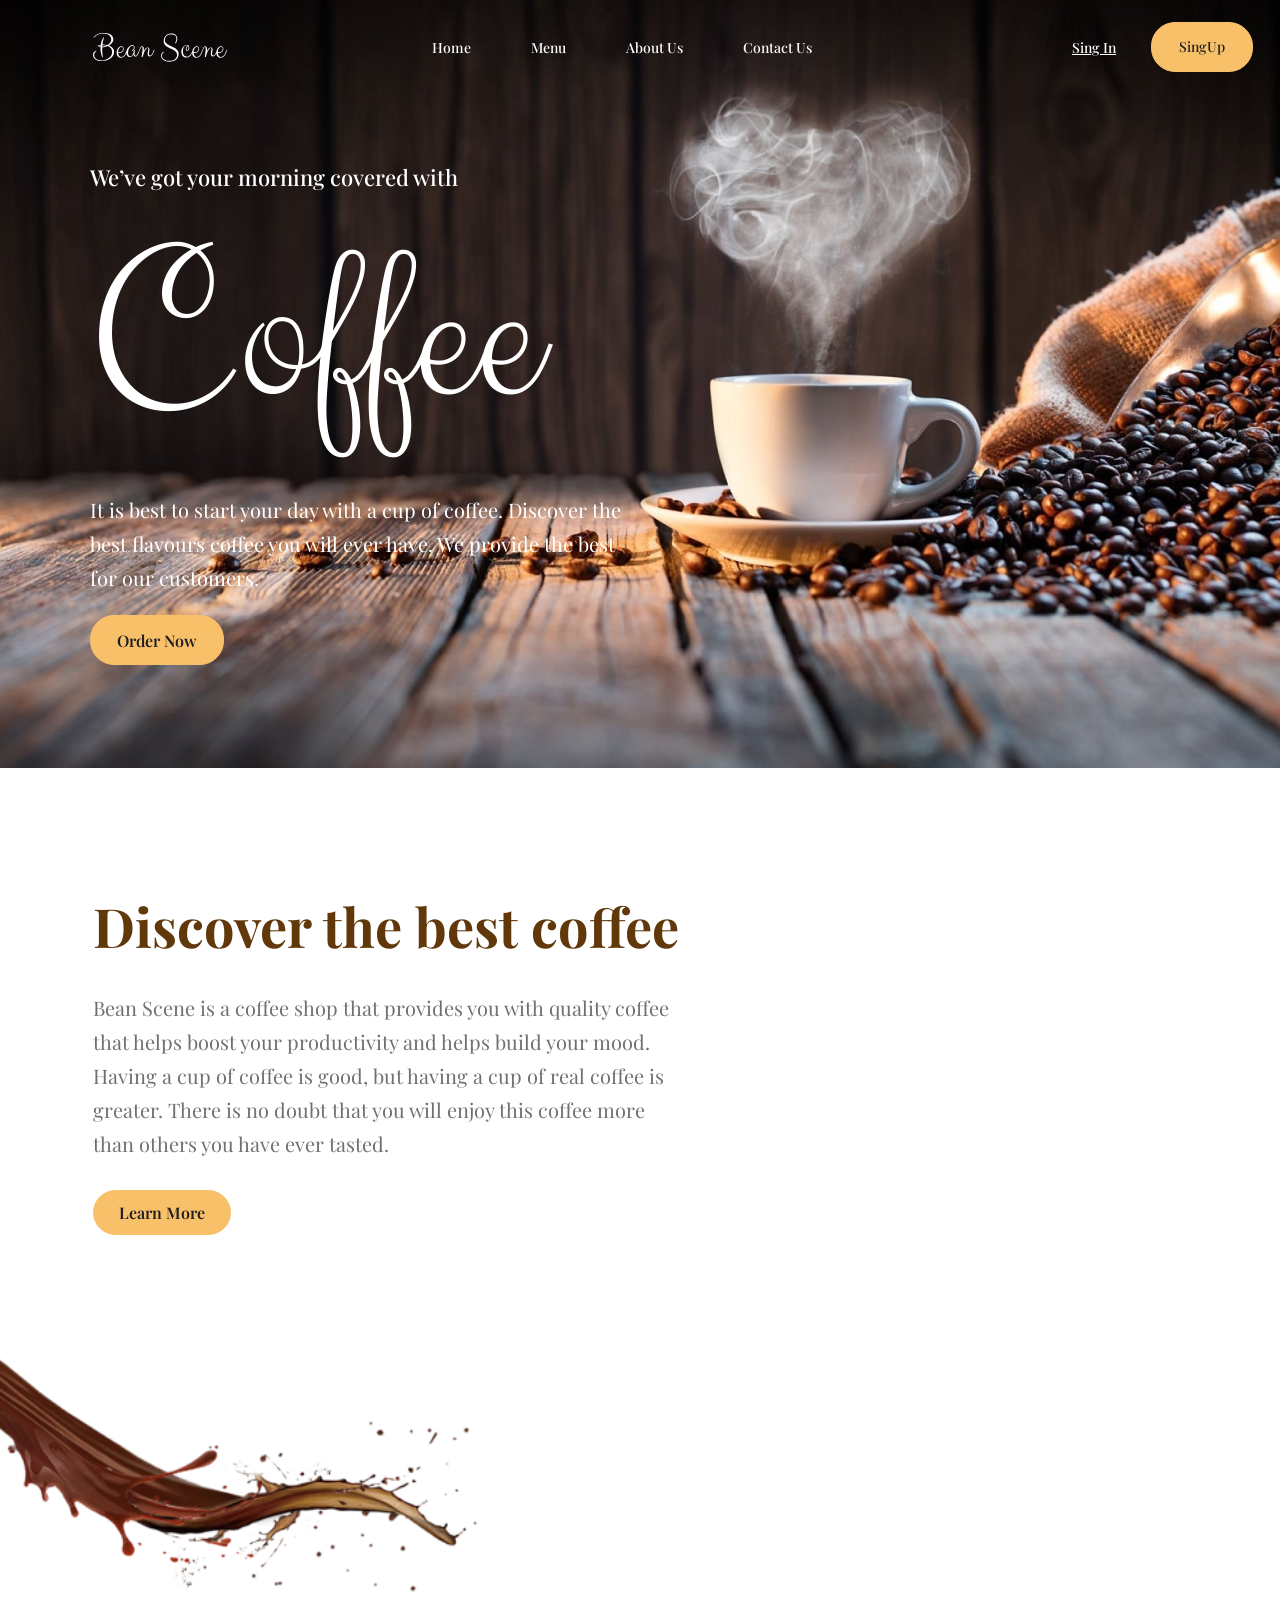
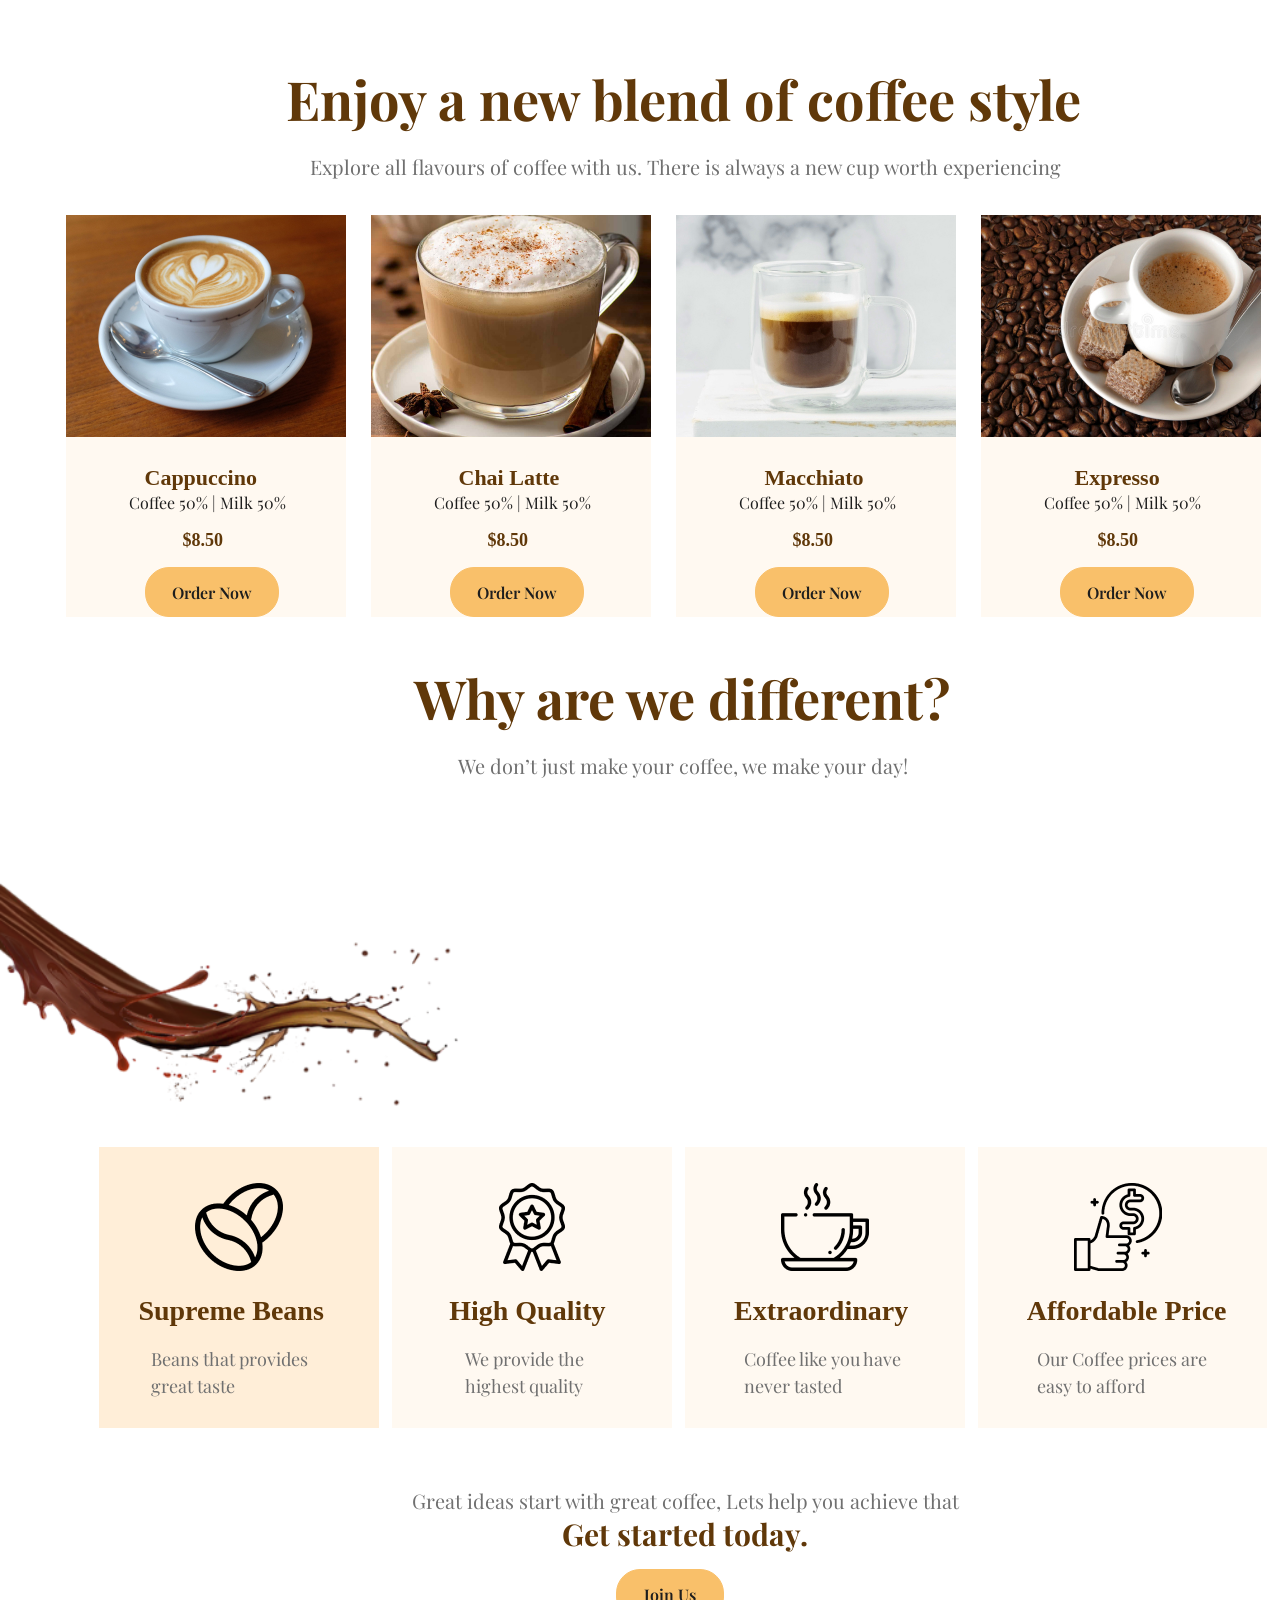
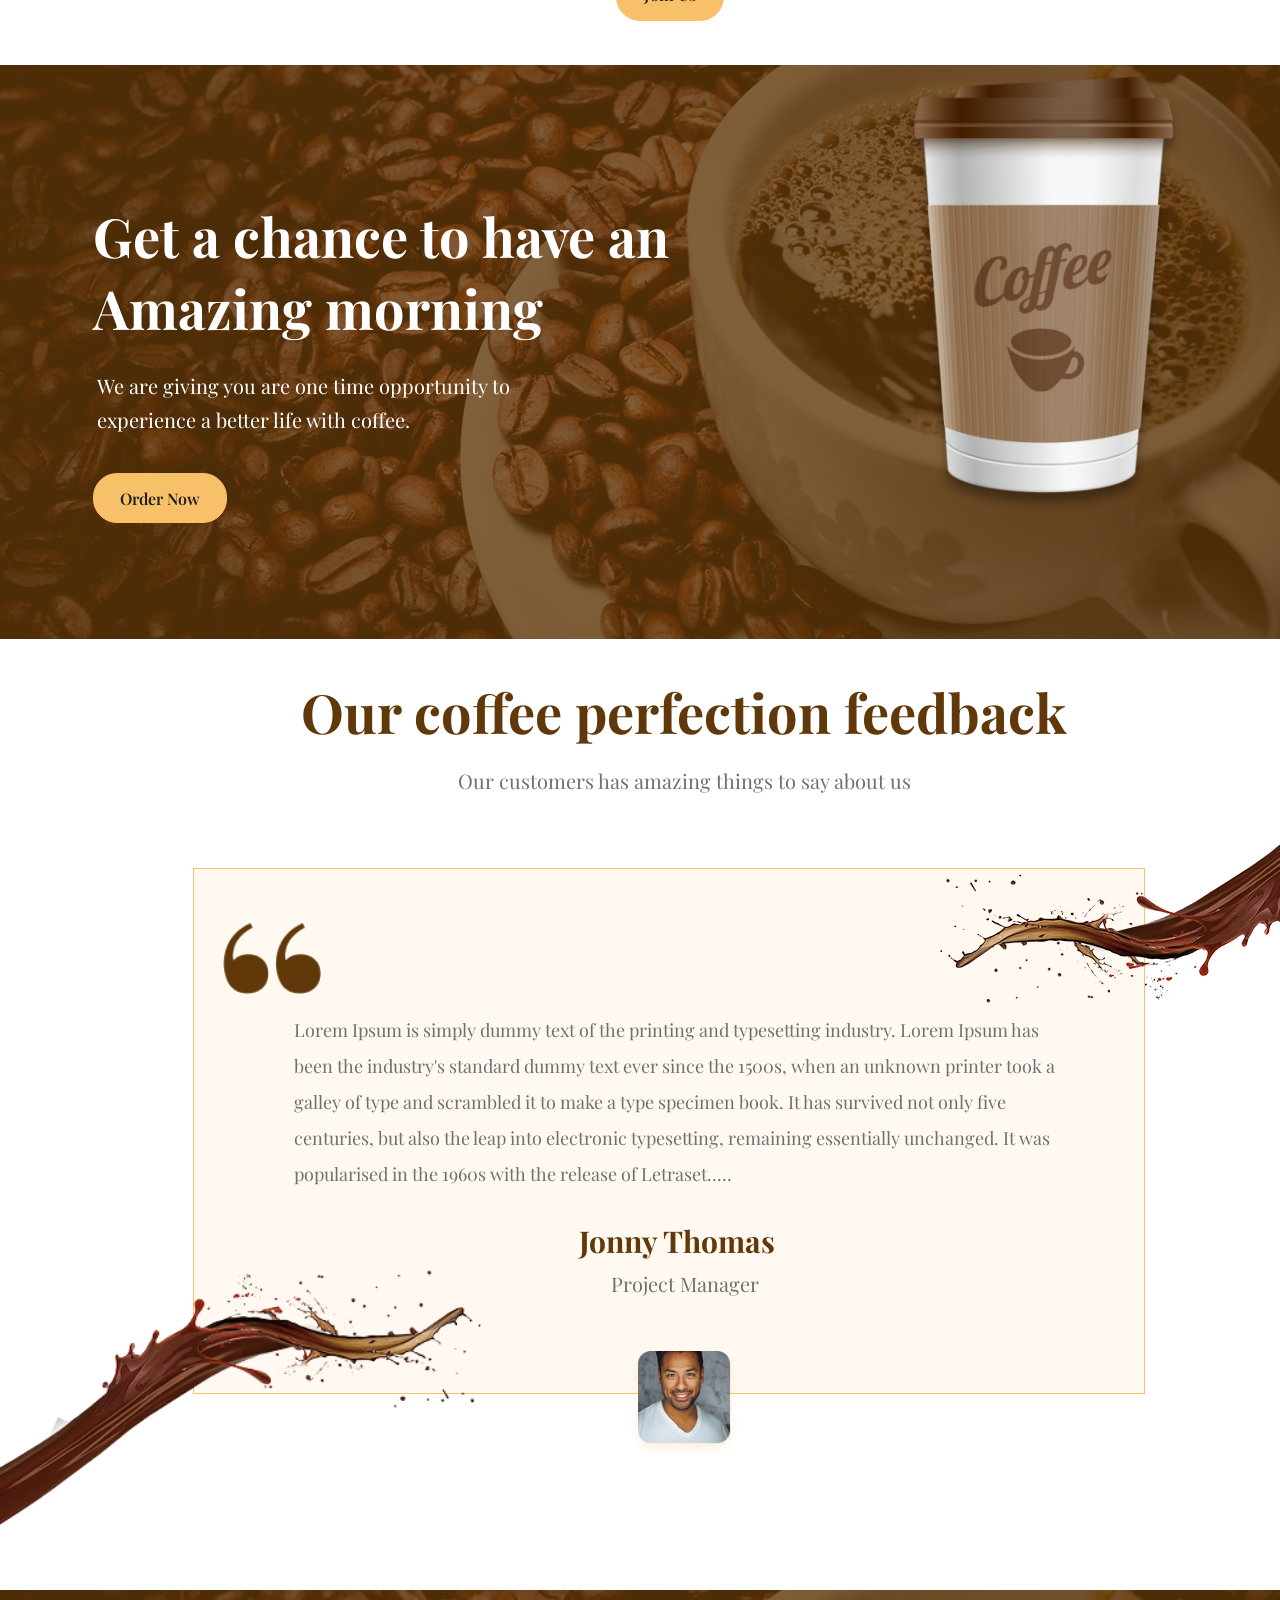
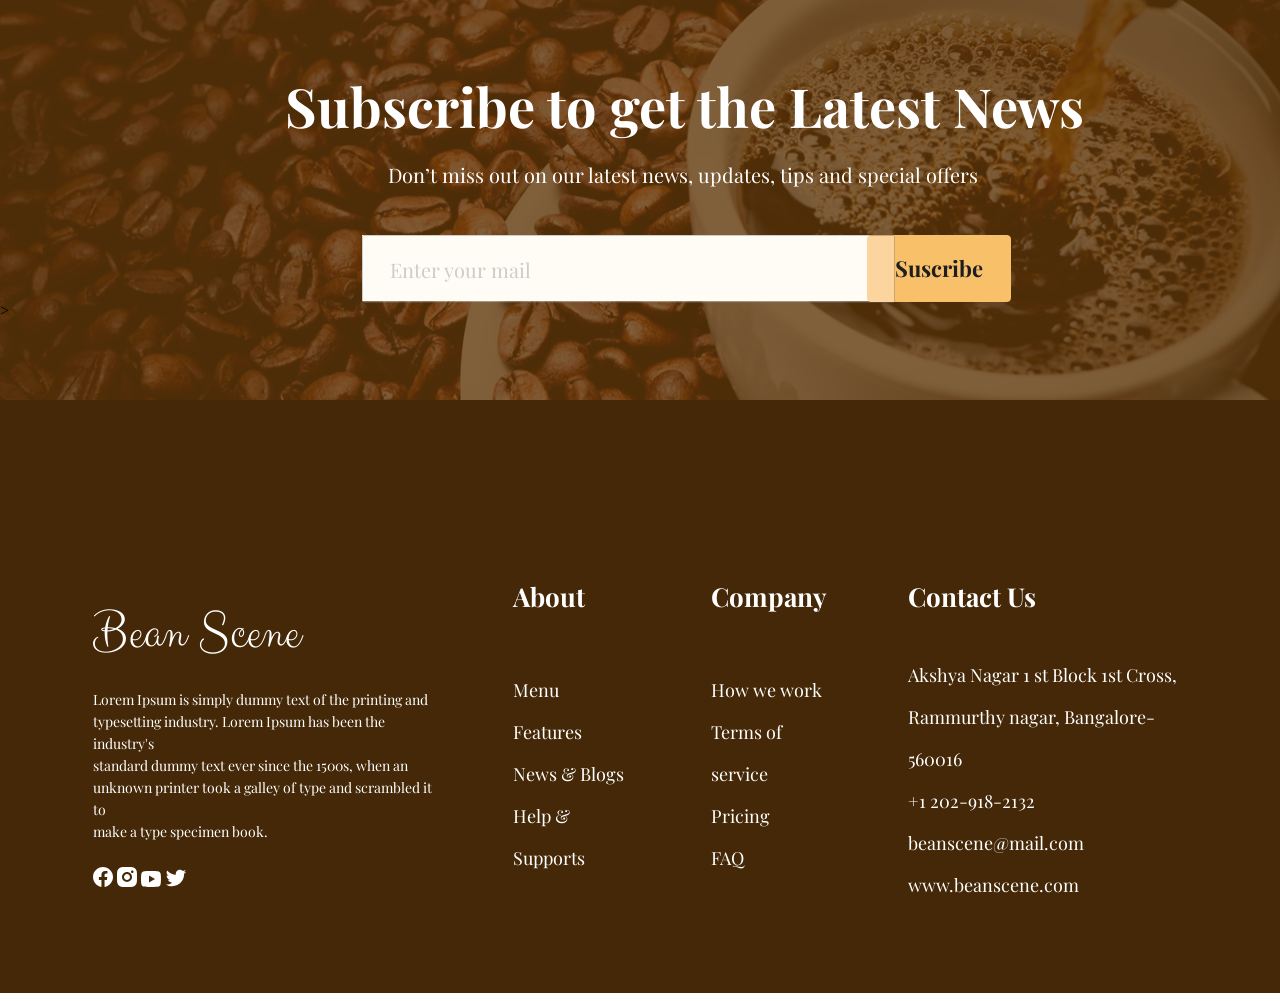
==== commit 1e7727b5: "all done" ====
--- a/index.html
+++ b/index.html
@@ -6,6 +6,7 @@
     <meta name="viewport" content="width=device-width, initial-scale=1.0">
     <title>BeanScene</title>
     <link rel="stylesheet" href="styles/style.css">
+    
 </head>
 <body class="body">
     <header class="header">
@@ -30,13 +31,14 @@
             </div>
         </section>
         <section class="white">
+            
             <div class="caca">
-                    <img  src="images/stylized-cup-coffee-out-coffee-beans-flat-lay 1.jpg" width="500" height="484" >
-                <sidebar class="stylizedcup">
+                
+                <div class="stylizedcup">
                     <h1 class="Discover">Discover the best coffee</h1>
                     <h3 class="provides">Bean Scene is a coffee shop that provides you with quality coffee <br> that helps boost your productivity and helps build your mood.<br> Having a cup of coffee is good, but having a cup of real coffee is <br> greater. There is no doubt that you will enjoy this coffee more <br> than others you have ever tasted.</h3>
                     <button class="button" href="">Learn More</button>    
-                </sidebar>
+                </div>
             </div>
             </section>
                 <div class="blast">
@@ -49,34 +51,34 @@
             </div>
             
             <ul class="row">
-                <li class="Cappuccino">
+                <div class="Cappuccino">
                     <img src="images/Cappuccino.jpg" alt="Кпапучино" width="280" height="222">
                     <h3 class="cap">Cappuccino</h3>
                     <h2 class="milk">Coffee 50% | Milk 50%</h2>
                     <h2 class="mony">$8.50</h2>
-                    <button class="main-button" href="">Order Now</button>
-                </li>
-                <li class="ChaiLatte">
+                    <button class="main-buton">Order Now</button>
+                </div>
+                <div class="ChaiLatte">
                     <img src="images/ChaiLatte.jpg" alt="чай" width="280" height="222">
                     <h3 class="chai">Chai Latte</h3>
                     <h2 class="milk">Coffee 50% | Milk 50%</h2>
                     <h2 class="mony">$8.50</h2>
-                    <button class="main-button" href="">Order Now</button>
-                </li>
-                <li class="Macchiato">
+                    <button class="main-buton">Order Now</button>
+                </div>
+                <div class="Macchiato">
                     <img src="images/Macchiato.jpg" alt="макиато" width="280" height="222">
                     <h3 class="mac">Macchiato</h3>
                     <h2 class="milk">Coffee 50% | Milk 50%</h2>
                     <h2 class="mony">$8.50</h2>
-                    <button class="main-button" href="">Order Now</button>
-                </li>
-                <li class="Expresso">
+                    <button class="main-buton">Order Now</button>
+                </div>
+                <div class="Expresso">
                     <img src="images/Expresso.jpg" alt="эспрессо" width="280" height="222">
                     <h3 class="exp">Expresso</h3>
                     <h2 class="milk">Coffee 50% | Milk 50%</h2>
                     <h2 class="mony">$8.50</h2>
-                    <button class="main-button" href="">Order Now</button>
-                </li>
+                    <button class="main-buton">Order Now</button>
+                </div>
             </ul>
         
         </section>
@@ -88,38 +90,38 @@
                 <img src="images/coffee_blast.png" width="478" height="261">
 
             <ul class="roaw">
-                <li class="Supremebeans">
+                <div class="Supremebeans">
                     <div class="bibi">
                     <img src="images/coffee-beans.png" width="88" height="88">
                     </div>
                     <h2 class="Supreme">Supreme Beans</h2>
                     <h3 class="provide">Beans that provides <br>
                     great taste</h3>
-                </li>
-                <li class="HighQuality">
+                </div>
+                <div class="HighQuality">
                     <div class="hihi">
                     <img src="images/badge.png" width="88" height="88">
                     </div>
                     <h2 class="High">High Quality</h2>
                     <h3 class="wewe">We provide the<br>
                     highest quality</h3>
-                </li>
-                <li class="Extraordinary">
+                </div>
+                <div class="Extraordinary">
                     <div class="haha">
                     <img src="images/coffee-cup.png" width="88" height="88">
                     </div>
                     <h2 class="Extraor">Extraordinary</h2>
                     <h3 class="cici">Coffee like you have<br>
                     never tasted</h3>
-                </li>
-                <li class="Affordableprice">
+                </div>
+                <div class="Affordableprice">
                     <div class="lala">
                     <img src="images/best-price.png" width="88" height="88">
                     </div>
                     <h2 class="Affordablepr">Affordable Price</h2>
                     <h3 class="uiui">Our Coffee prices are<br>
                     easy to afford</h3>
-                </li>
+                </div>
             </ul>
             <h4 class="great">Great ideas start with great coffee, Lets help you achieve that</h4>
             <h3 class="get">Get started today.</h3>
@@ -174,9 +176,7 @@
                         type="text"
                         placeholder="Enter your mail"
                         > 
-                        
                     </form>   
-                    
                 </div>
                 <div class="sbs">
                     <button class="Suscribe-button" href="">Suscribe</button>
@@ -220,5 +220,52 @@
             </div>
         </div>
     </footer>
+    <div class="modal-overlay" id="registerModal">
+    <div class="modal-content">
+        <span class="close-modal">&times;</span>
+        <h2>Create an Account</h2>
+        <form class="registration-form">
+            <div class="form-group">
+                <input type="text" placeholder="Full Name" required>
+            </div>
+            <div class="form-group">
+                <input type="email" placeholder="Email Address" required>
+            </div>
+            <div class="form-group">
+                <input type="password" placeholder="Password" required>
+            </div>
+            <div class="form-group">
+                <input type="password" placeholder="Confirm Password" required>
+            </div>
+            <button type="submit" class="register-btn">Register</button>
+            <div class="login-link">
+                Already have an account? <a href="#" class="login-link">Login</a>
+            </div>
+        </form>
+    </div>
+</div>
+    <script> 
+    
+    const modal = document.getElementById("registerModal");
+    const registerBtn = document.querySelector(".menu-button");
+    const closeBtn = document.querySelector(".close-modal");
+    
+   
+    registerBtn.addEventListener("click", function() {
+        modal.style.display = "block";
+    });
+    
+
+    closeBtn.addEventListener("click", function() {
+        modal.style.display = "none";
+    });
+    
+
+    window.addEventListener("click", function(event) {
+        if (event.target == modal) {
+            modal.style.display = "none";
+        }
+    });
+    </script>
 </body>
 </html>
--- a/styles/style.css
+++ b/styles/style.css
@@ -105,12 +105,13 @@
 
 .body{
     width: 1366px;
-    
-    background-image: url(../images/overlay.svg), url(../images/coffee_image.jpg);
+    margin-left: auto;
+    margin-right: auto;
+    background-image:  url(../images/coffee_image.jpg);
     background-repeat: no-repeat;
     background-attachment: local;
-    background-size: 1366px 785px; 
-    margin: 0px;
+    background-position: center top;
+
 }
 
 .nav{
@@ -157,11 +158,11 @@
     font-family: "PlayfairDisplay", Arial, sans-serif;
     margin-right: 20px;
     cursor: pointer;
-   
-
-}
-
-
+}
+.menu-button:active{
+    background-color: #FFEED8;
+    transform: scale(0.98);
+}
 .main-button{
     font-weight: 600;
     font-size: 16px;
@@ -176,8 +177,34 @@
     padding-bottom: 13px;
     padding-right: 26px;
     font-family: "PlayfairDisplay", Arial, sans-serif;
+
+    cursor: pointer;
+}
+
+.main-button:active{
+    background-color: #FFEED8;
+    transform: scale(0.98);
+}
+.main-buton{
+    font-weight: 600;
+    font-size: 16px;
+
+    color: #1E1E1E;
+    background-color: #F9C06A;
+
+    border: 1px solid #F9C06A;
+    border-radius: 24px;
+    padding-top: 14px;
+    padding-left: 26px;
+    padding-bottom: 13px;
+    padding-right: 26px;
+    font-family: "PlayfairDisplay", Arial, sans-serif;
     margin-left: 79px;
     cursor: pointer;
+}
+.main-buton:active{
+    background-color: #FFF9F1;
+    transform: scale(0.98);
 }
 .coffee{
     padding: 90px;
@@ -240,10 +267,11 @@
 
 .stylizedcup{
     
-    margin-top: 97.5px;
+    margin-top: 25px;
     padding-right: 95px;
     float: left;
     padding-bottom: 20px;
+    
 }
 .caca{
     padding-top: 65px;
@@ -263,7 +291,10 @@
     cursor: pointer;
     margin-left: 93px;
 }
-
+.button:active{
+    background-color: #FFF9F1;
+    transform: scale(0.98);
+}
 .blast{
     padding-right: 400px;
 }
@@ -281,7 +312,10 @@
     margin-left: 616px;
     cursor: pointer;
 }
-
+.join-button:active{
+    background-color: #FFF9F1;
+    transform: scale(0.98);
+}
 .blend{ 
     padding-bottom: 15px;
 }
@@ -454,6 +488,10 @@
     margin-top: 16px;
     cursor: pointer;
 }
+.order-button:active{
+    background-color: #FFF9F1;
+    transform: scale(0.98);
+}
 .our{
     font-weight: 700;
     font-size: 54px;
@@ -545,7 +583,7 @@
     background-image: url(../images/Coffee.png);
     background-repeat: no-repeat;
     background-attachment: local;
-    background-size: 1366px 374px;
+    background-size: 1366px 574px;
 }
 .name{
     font-weight: 400;
@@ -586,6 +624,11 @@
     margin-left: 867px;
     cursor: pointer;  
     
+}
+
+.Suscribe-button:active{
+    background-color: #FFF9F1;
+    transform: scale(0.98);
 }
 .sbs{
     margin-top: -66px;
@@ -867,4 +910,355 @@
 .svg{
     justify-content: center;
     margin-top: 24px;
-}+}
+
+img {
+    max-width: 100%;
+    height: auto;
+}
+
+
+.modal-overlay {
+    display: none;
+    position: fixed;
+    z-index: 1000;
+    left: 0;
+    top: 0;
+    width: 100%;
+    height: 100%;
+    background-color: rgba(0, 0, 0, 0.7);
+}
+
+.modal-content {
+    background-color: #FFF9F1;
+    margin: 10% auto;
+    padding: 40px;
+    border: 1px solid #F9C06A;
+    border-radius: 8px;
+    width: 100%;
+    max-width: 500px;
+    position: relative;
+    box-shadow: 0 4px 8px rgba(0, 0, 0, 0.1);
+}
+
+.close-modal {
+    position: absolute;
+    right: 25px;
+    top: 15px;
+    color: #603809;
+    font-size: 28px;
+    font-weight: bold;
+    cursor: pointer;
+}
+
+.close-modal:hover {
+    color: #F9C06A;
+}
+
+.modal-content h2 {
+    color: #603809;
+    text-align: center;
+    margin-bottom: 30px;
+    font-family: "PlayfairDisplay", Arial, sans-serif;
+    font-weight: 700;
+    font-size: 32px;
+}
+
+.registration-form .form-group {
+    margin-bottom: 20px;
+}
+
+.registration-form input {
+    width: 100%;
+    padding: 15px;
+    border: 1px solid #ddd;
+    border-radius: 4px;
+    font-size: 16px;
+    font-family: "PlayfairDisplay", Arial, sans-serif;
+    background-color: #FFFFFF;
+}
+
+.registration-form input:focus {
+    border-color: #F9C06A;
+    outline: none;
+}
+
+.register-btn {
+    width: 100%;
+    padding: 15px;
+    background-color: #F9C06A;
+    color: #1E1E1E;
+    border: none;
+    border-radius: 4px;
+    font-size: 16px;
+    font-weight: 600;
+    cursor: pointer;
+    font-family: "PlayfairDisplay", Arial, sans-serif;
+    margin-top: 10px;
+    transition: background-color 0.3s;
+}
+
+.register-btn:hover {
+    background-color: #E0A95B;
+}
+
+.login-link {
+    text-align: center;
+    margin-top: 20px;
+    color: #603809;
+    font-family: "PlayfairDisplay", Arial, sans-serif;
+}
+
+.login-link a {
+    color: #F9C06A;
+    text-decoration: none;
+    font-weight: 600;
+}
+
+.login-link a:hover {
+    text-decoration: underline;
+}
+
+@media (max-width: 768px) {
+    
+    .body {
+        background-color: #ffffff;
+        background-position: top left;
+        
+    }
+
+    .header {
+        flex-direction: column;
+        padding: 20px;
+        align-items: flex-start;
+    }
+
+    .nav {
+        
+        width: 100%;
+        margin-top: 20px;
+    }
+    .getachance{
+        margin-left: 80px;
+    }
+
+    .menu-pup, 
+    .menu-link {
+        padding: 10px 0;
+        margin-right: 0;
+        width: 100%;
+        text-align: center;
+        border-bottom: 1px solid rgba(255,255,255,0.1);
+    }
+
+    .cuppie{
+        margin-top: 50px;
+    }
+    .menu-button {
+        margin: 0px 0 0 0;
+        
+        text-align: center;
+    }
+
+    .svg{
+        text-align: center;
+        padding-bottom: 20px;
+    }
+    
+    .coffee {
+        padding: 40px 20px;
+        text-align: center;
+    }
+    
+    .titlee {
+        font-size: 200px;
+    }
+
+    .Weve,
+    .itis {
+        font-size: 25px;
+        
+    }
+    .Weve,
+    .itis {
+        opacity: 83%;
+        background-color: #553712;
+    }
+    
+    .Discover,
+    .enjoy,
+    .why,
+    .our{
+        font-size: 50px;
+        line-height: 1.2;
+        margin-left: 0;
+        text-align: center;
+    }
+    .Discover{
+        margin-top: -20px;
+    }
+    .Subs{
+        font-size: 36px;
+        line-height: 1.2;
+        margin-left: -270px;
+        text-align: center;
+    }
+
+    .provides,
+    .Explore,
+    .wedont,
+    .great,
+    .news,
+    .weare {
+        font-size: 25px;
+        line-height: 1.4;
+        padding-left: 0;
+        margin-left: 0;
+        text-align: center;
+        padding-right: 0;
+    }
+
+    .caca {
+        width: 1366px;
+        height: 370px;
+        margin-top: -20px;
+        padding-top: -65px;
+        opacity: 100%;
+        background-color: #FFEED8;
+    }
+
+    .muhehe{
+        width: 0px;
+        height: 0px;
+    }
+    .stylizedcup {
+        float: none;
+        padding-right: 0;
+        margin-top: 15px;
+        background-color: #FFEED8;
+    }
+
+    .button,
+    .join-button,
+    .order-button {
+        margin-left: auto;
+        margin-right: auto;
+        display: block;
+    }
+
+    .row,
+    .roaw {
+        flex-direction: row;
+        margin: 20px 20px;
+    }
+
+    .Cappuccino,
+    .ChaiLatte,
+    .Macchiato,
+    .Expresso,
+    .Supremebeans,
+    .HighQuality,
+    .Extraordinary,
+    .Affordableprice {
+        width: 90%;
+        margin-bottom: 20px;
+    }
+
+    .text {
+        width: auto;
+        margin: 20px;
+        height: auto;
+        padding: 20px;
+    }
+
+    .lorem{
+        font-size: 25px;
+    }
+    .lorem,
+    .jonny,
+    .manager {
+        margin-left: 0;
+        text-align: center;
+    }
+
+    .man {
+        margin-left: auto;
+        margin-right: auto;
+    }
+    .inputname{
+        
+        text-align: center;
+    }
+    .enteryourname {
+        margin-left: 445px;
+        text-align: center;
+    }
+
+    .mail {
+        width: 55%;
+        text-align: center;
+    }
+
+    .Suscribe-button {
+        margin-left: 365px;
+        margin-top: 20px;
+        width: calc(50% - 40px);
+        margin-top: 70px;
+        
+    }
+
+    .footerer {
+        
+        padding: 60px 45px;
+    }
+
+    .Scene,
+    .ipsum,
+    .a1,
+    .b1,
+    .a2,
+    .b2,
+    .a3,
+    .b3 {
+        margin-right: 0;
+        margin-bottom: 20px;
+        text-align: center;
+    }
+
+    .menu-pup:hover,
+    .menu-link:hover {
+        color: #F9C06A;
+        transform: translateX(5px);
+    }
+
+    .menu-button:hover,
+    .main-button:hover,
+    .main-buton:hover,
+    .button:hover,
+    .join-button:hover,
+    .order-button:hover,
+    .Suscribe-button:hover {
+        background-color: #E0A95B;
+        transform: scale(1.02);
+    }
+
+    .menu-pup,
+    .menu-link,
+    .menu-button,
+    .main-button,
+    .main-buton,
+    .button,
+    .join-button,
+    .order-button,
+    .Suscribe-button {
+        transition: all 0.3s ease;
+    }
+
+    .cap:hover,
+    .exp:hover,
+    .chai:hover,
+    .mac:hover {
+        color: #F9C06A;
+        transition: color 0.3s ease;
+    }
+}
